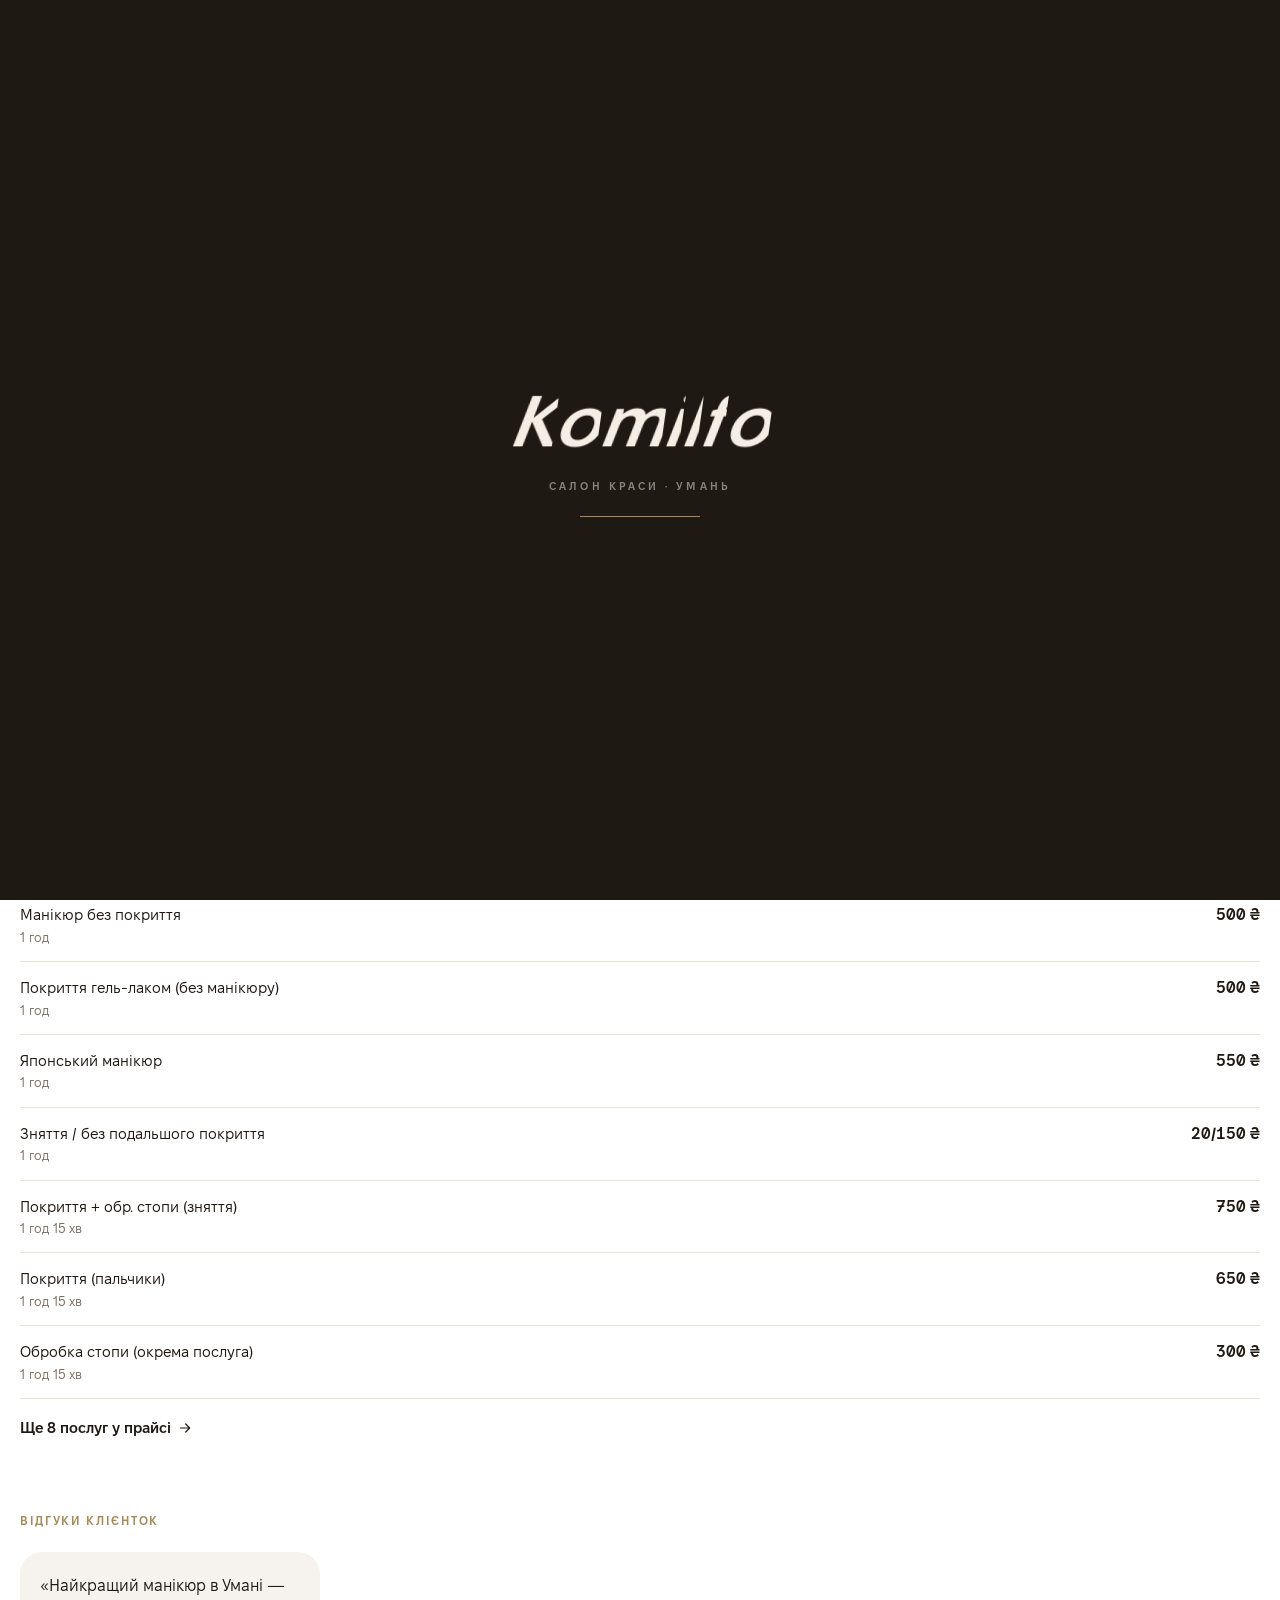
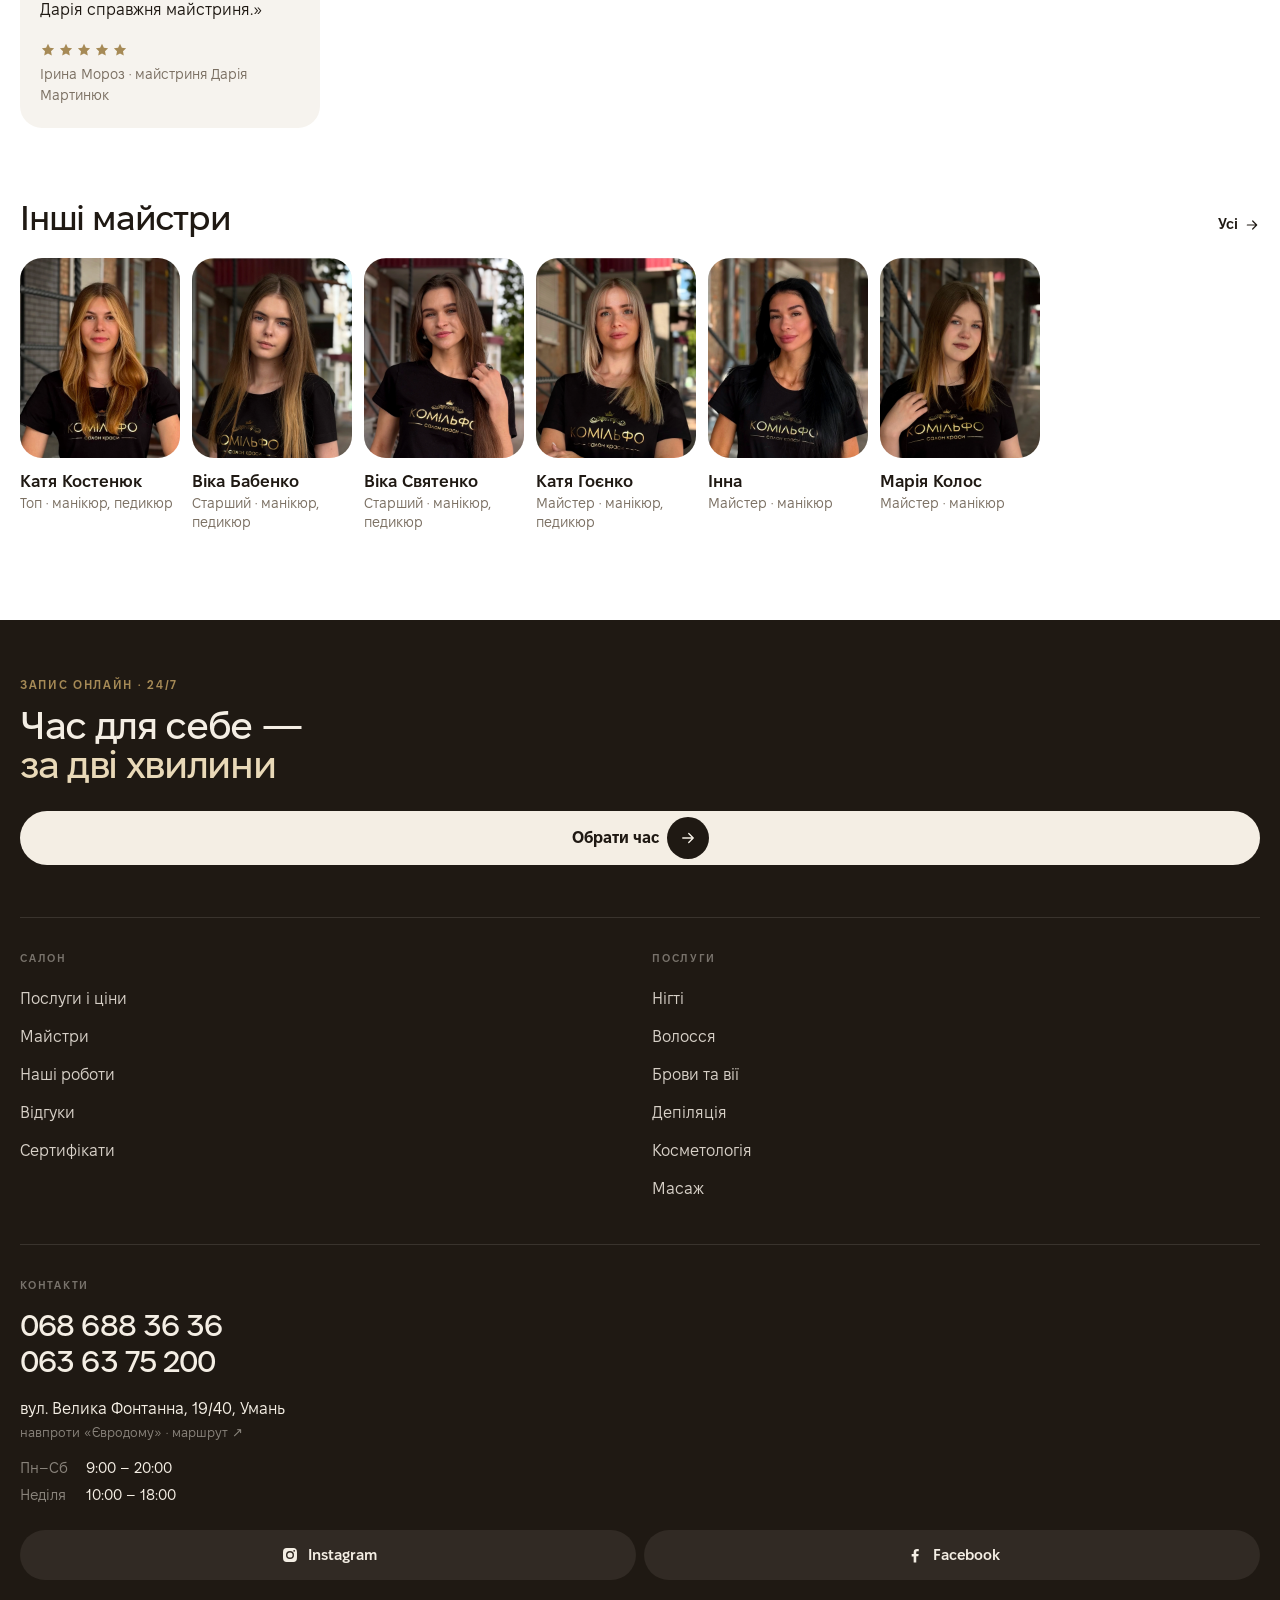
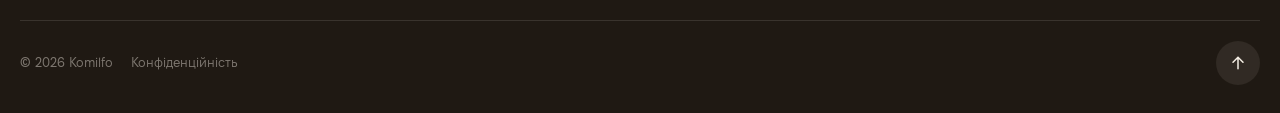
==== majster-dariia-martyniuk.html @ 8b9041af "reviews: real google reviews, aligned, link to maps" ====
<!doctype html>
<html lang="uk">
<head>
<meta charset="utf-8">
<meta name="viewport" content="width=device-width, initial-scale=1, viewport-fit=cover">
<meta name="robots" content="noindex">
<title>Дарія Мартинюк — Komilfo</title>
<script>(()=>{const h=document.documentElement;h.classList.add('js');
if('scrollRestoration' in history)history.scrollRestoration='manual';
let nt='navigate';try{nt=performance.getEntriesByType('navigation')[0].type}catch(e){}
let seen=false;try{seen=sessionStorage.getItem('kf-in')==='1'}catch(e){}
if((nt==='reload'||!seen)&&!matchMedia('(prefers-reduced-motion: reduce)').matches)h.classList.add('ld');
if(nt==='reload'&&location.hash)history.replaceState(null,'',location.pathname+location.search);
})()</script>
<style>@font-face{font-family:Fixel;src:url(a/f/FixelText-Regular.woff2) format("woff2");font-weight:400;font-display:swap}
@font-face{font-family:Fixel;src:url(a/f/FixelText-Medium.woff2) format("woff2");font-weight:500;font-display:swap}
@font-face{font-family:Fixel;src:url(a/f/FixelText-SemiBold.woff2) format("woff2");font-weight:600;font-display:swap}
@font-face{font-family:Fixel;src:url(a/f/FixelText-Bold.woff2) format("woff2");font-weight:700;font-display:swap}
@font-face{font-family:FixelD;src:url(a/f/FixelDisplay-Medium.woff2) format("woff2");font-weight:500;font-display:swap}
@font-face{font-family:FixelD;src:url(a/f/FixelDisplay-SemiBold.woff2) format("woff2");font-weight:600;font-display:swap}
:root{--bg:#fff;--soft:#F6F3EE;--fg:#1F1913;--mute:#7A6F62;--line:#E9E3D8;--gold:#A68A56;--dark:#1F1913;--ivory:#F4EEE4;--pad:20px;--r:22px;--ease:cubic-bezier(.22,1,.36,1)}
*{box-sizing:border-box;margin:0;padding:0}
html{-webkit-text-size-adjust:100%;scroll-behavior:smooth;scroll-padding-top:132px}
body{background:var(--bg);color:var(--fg);font:400 16px/1.5 Fixel,system-ui,sans-serif;-webkit-font-smoothing:antialiased;overflow-x:hidden}
a{color:inherit;text-decoration:none;-webkit-tap-highlight-color:transparent}
img{display:block;max-width:100%}
svg{width:18px;height:18px;flex:none}
ul,ol{list-style:none}
.wrap{padding:0 var(--pad)}
.over{font-size:12px;letter-spacing:.14em;text-transform:uppercase;color:var(--gold);font-weight:600}
h1,h2{font-family:FixelD,Fixel,sans-serif;font-weight:500;letter-spacing:-.035em}
h2{font-size:34px;line-height:1.05;text-wrap:balance}
.sub{color:var(--mute);font-size:15px;line-height:1.5;margin-top:8px}
.link{display:inline-flex;align-items:center;gap:6px;font-weight:600;font-size:15px;white-space:nowrap}
.link svg{width:16px;height:16px}
section{padding-top:72px}
.head{display:flex;align-items:flex-end;justify-content:space-between;padding:0 var(--pad);margin-bottom:22px;gap:16px}

/* header: burger left · logo center · phone right */
.hdr{position:fixed;top:0;left:0;right:0;z-index:50;display:grid;grid-template-columns:1fr auto 1fr;align-items:center;padding:8px calc(var(--pad) - 12px);padding-top:calc(8px + env(safe-area-inset-top));color:var(--fg);transition:background .35s,color .35s,box-shadow .35s,transform .45s var(--ease)}
.logo{font-family:FixelD,Fixel,sans-serif;font-size:24px;font-weight:600;letter-spacing:.01em;justify-self:center;transition:transform .5s var(--ease)}
.burger{justify-self:start;position:relative;width:48px;height:48px;display:grid;place-items:center;background:none;border:0;padding:0;color:inherit;cursor:pointer;-webkit-tap-highlight-color:transparent}
.burger span{position:absolute;left:12px;height:2px;border-radius:2px;background:currentColor;transition:transform .5s var(--ease),width .5s var(--ease),top .5s var(--ease)}
.burger span:nth-child(1){top:19px;width:24px}
.burger span:nth-child(2){top:27px;width:15px}
.burger:active span{width:24px}
.menu-open .burger span:nth-child(1){top:23px;width:24px;transform:rotate(45deg)}
.menu-open .burger span:nth-child(2){top:23px;width:24px;transform:rotate(-45deg)}
.hcall svg{width:23px;height:23px;transform-origin:50% 60%;animation:ring 5s var(--ease) 2s infinite}
@keyframes ring{0%,80%,100%{transform:none}83%{transform:rotate(-14deg)}86%{transform:rotate(12deg)}89%{transform:rotate(-9deg)}92%{transform:rotate(6deg)}95%{transform:rotate(0)}}
.wave{position:absolute;left:50%;top:50%;width:34px;height:34px;margin:-17px 0 0 -17px;border-radius:50%;background:currentColor;opacity:0;pointer-events:none;animation:wave 5s ease-out 2s infinite}
.wave.w2{animation-delay:2.25s}
@keyframes wave{0%,80%{transform:scale(.4);opacity:0}84%{opacity:.16}100%{transform:scale(1.35);opacity:0}}
.hcall:active svg{transform:scale(.88)}
.hdr.ovr{color:#fff}
.hdr.ovr:before{content:"";position:absolute;inset:0 0 -24px;background:linear-gradient(rgba(24,18,13,.35),rgba(24,18,13,0));pointer-events:none;z-index:-1;transition:opacity .35s}
.hdr.flat,.hdr.solid{background:rgba(255,255,255,.9);backdrop-filter:saturate(1.4) blur(16px);-webkit-backdrop-filter:saturate(1.4) blur(16px);color:var(--fg);box-shadow:0 1px 0 var(--line)}
.hdr.solid:before{opacity:0}
.menu-open .hdr{background:transparent!important;box-shadow:none!important;backdrop-filter:none!important;-webkit-backdrop-filter:none!important;color:var(--ivory)}
.menu-open .hdr:before{opacity:0}
body.p-solid main{padding-top:64px}

/* menu: circular reveal from the burger */
.menu{position:fixed;inset:0;z-index:40;background:var(--dark);color:var(--ivory);clip-path:circle(0 at 32px 34px);visibility:hidden;transition:clip-path .7s cubic-bezier(.7,0,.2,1),visibility 0s .7s;overflow:hidden}
.menu-open .menu{clip-path:circle(150% at 32px 34px);visibility:visible;transition:clip-path .8s cubic-bezier(.7,0,.2,1)}
.menu-open{overflow:hidden}
.mbg{position:absolute;inset:0;opacity:0;transition:opacity 1.2s var(--ease) .2s}
.mbg img{width:100%;height:100%;object-fit:cover;filter:grayscale(.3);transform:scale(1.12);transition:transform 2.4s var(--ease)}
.mbg:after{content:"";position:absolute;inset:0;background:linear-gradient(rgba(31,25,19,.93),rgba(31,25,19,.86) 50%,rgba(31,25,19,.97))}
.menu-open .mbg{opacity:1}.menu-open .mbg img{transform:scale(1)}
.min{position:relative;height:100%;display:flex;flex-direction:column;padding:calc(84px + env(safe-area-inset-top)) var(--pad) calc(22px + env(safe-area-inset-bottom));overflow-y:auto}
.menu ol{flex:1;display:flex;flex-direction:column;justify-content:center;align-items:center;text-align:center;padding:8px 0 24px}
.menu li{overflow:hidden}
.menu li a{display:flex;justify-content:center;padding:6px 0;font-family:FixelD,Fixel,sans-serif;font-size:clamp(38px,12.4vw,54px);font-weight:500;letter-spacing:-.035em;line-height:1.12;transform:translateY(105%);transition:transform .5s var(--ease),color .3s}
.menu li small{font:600 11px Fixel,sans-serif;color:var(--gold);letter-spacing:.1em;width:18px;flex:none;transform:translateY(-.9em)}
.menu li a span{background:linear-gradient(currentColor,currentColor) 50% 100%/0 2px no-repeat;transition:background-size .5s var(--ease)}
.menu li a.cur{color:#E9D9B8}
.menu li a.cur span{background-size:100% 2px}
.menu li a:active span{background-size:100% 2px}
.menu-open .menu li a{transform:none;transition:transform .9s var(--ease)}
.menu-open .menu li:nth-child(1) a{transition-delay:.22s}.menu-open .menu li:nth-child(2) a{transition-delay:.27s}.menu-open .menu li:nth-child(3) a{transition-delay:.32s}.menu-open .menu li:nth-child(4) a{transition-delay:.37s}.menu-open .menu li:nth-child(5) a{transition-delay:.42s}.menu-open .menu li:nth-child(6) a{transition-delay:.47s}
.mchips,.mbot{opacity:0;transform:translateY(16px);transition:opacity .3s,transform .3s}
.menu-open .mchips,.menu-open .mbot{opacity:1;transform:none;transition:opacity .8s var(--ease) .5s,transform .8s var(--ease) .5s}
.menu-open .mbot{transition-delay:.58s}
.mchips{display:flex;flex-wrap:wrap;gap:6px;margin:22px 0 26px}
.mchips a{height:34px;padding:0 13px;border-radius:999px;background:rgba(244,238,228,.09);display:flex;align-items:center;font-size:13px;font-weight:600;color:rgba(244,238,228,.85)}
.mcta{width:100%;background:var(--ivory);color:var(--fg);justify-content:space-between;padding:0 8px 0 24px;height:58px}
.mcta svg{width:42px;height:42px;padding:12px;border-radius:50%;background:var(--fg);color:var(--ivory);transition:transform .4s var(--ease)}
.mcta:active svg{transform:translateX(4px)}
.mrow{display:flex;flex-direction:column;align-items:center;gap:14px;text-align:center;padding-top:22px;border-top:1px solid rgba(244,238,228,.12)}
.mtel{display:block;font-family:FixelD,Fixel,sans-serif;font-size:26px;font-weight:500;letter-spacing:-.03em;line-height:1.1}
.mopen{display:flex;align-items:center;justify-content:center;gap:7px;margin-top:6px;font-size:13px;color:rgba(244,238,228,.6)}
.mopen i{width:7px;height:7px;border-radius:50%;background:#B9A88E;flex:none}
.mopen.on i{background:#7FD49A;box-shadow:0 0 0 0 rgba(127,212,154,.6);animation:pulse 2s infinite}
@keyframes pulse{70%{box-shadow:0 0 0 7px rgba(127,212,154,0)}100%{box-shadow:0 0 0 0 rgba(127,212,154,0)}}
.msoc{display:flex;gap:2px}
.msoc a{width:44px;height:44px;display:grid;place-items:center;color:var(--ivory);transition:transform .3s var(--ease)}
.msoc a:active{transform:scale(.86)}
.msoc svg{width:24px;height:24px}
.maddr{font-size:13px;color:rgba(244,238,228,.45);margin-top:10px;text-align:center}

/* buttons */
.btns{display:flex;gap:10px;margin-top:24px}
.btn{height:54px;border-radius:999px;display:inline-flex;align-items:center;justify-content:center;gap:8px;font-weight:700;font-size:16px;padding:0 24px;transition:transform .15s}
.btn:active{transform:scale(.97)}
.btn.w{background:#fff;color:var(--fg);flex:1}
.btn.g{background:rgba(255,255,255,.16);color:#fff;backdrop-filter:blur(10px);-webkit-backdrop-filter:blur(10px);width:54px;padding:0;border:1px solid rgba(255,255,255,.2)}
.btn.d{background:var(--fg);color:#fff;width:100%;margin-top:28px}
.btn.o{border:1.5px solid var(--fg);color:var(--fg);flex:1;height:52px;font-size:15px}

/* hero (variant 1 + deep darkening of variant 3) */
.hero{position:relative;height:100svh;min-height:600px;max-height:860px;overflow:hidden;background:#2a211a;padding:0}
.hero img{position:absolute;inset:0;width:100%;height:100%;object-fit:cover;object-position:62% 20%;animation:kb 14s var(--ease) both}
@keyframes kb{from{transform:scale(1.08)}to{transform:scale(1)}}
.hero:after{content:"";position:absolute;inset:0;background:linear-gradient(to top,rgba(24,18,13,.94) 0%,rgba(24,18,13,.78) 26%,rgba(24,18,13,.34) 46%,rgba(24,18,13,0) 62%),linear-gradient(to bottom,rgba(24,18,13,.38),rgba(24,18,13,0) 18%)}
.hero .txt{position:absolute;left:0;right:0;bottom:0;z-index:2;padding:0 var(--pad) calc(24px + env(safe-area-inset-bottom));color:#fff}
.hero .kick{font-size:12px;letter-spacing:.16em;text-transform:uppercase;font-weight:600;color:#E9D9B8}
.hero h1{font-size:44px;line-height:1;margin-top:12px;letter-spacing:-.04em;text-wrap:balance}
.hero h1 i{font-style:normal;color:#E9D9B8}
.hero .lead{margin-top:14px;font-size:16px;line-height:1.45;color:rgba(255,255,255,.86);max-width:320px}
.hero .meta{display:flex;align-items:center;gap:6px;margin-top:16px;font-size:13px;color:rgba(255,255,255,.74)}
.hero .meta svg{width:15px;height:15px}
.hero .txt>*{animation:up .8s var(--ease) both}
.hero .txt>:nth-child(2){animation-delay:.08s}.hero .txt>:nth-child(3){animation-delay:.16s}.hero .txt>:nth-child(4){animation-delay:.24s}.hero .txt>:nth-child(5){animation-delay:.32s}
@keyframes up{from{opacity:0;transform:translateY(18px)}to{opacity:1;transform:none}}

/* category chips under hero */
.cats-s{padding-top:20px}
.cats{display:flex;gap:8px;overflow-x:auto;padding:0 var(--pad);scrollbar-width:none}
.cats::-webkit-scrollbar{display:none}
.cat{flex:none;display:flex;align-items:center;gap:10px;height:56px;padding:0 14px 0 6px;border-radius:999px;background:var(--soft);font-weight:600;font-size:15px;white-space:nowrap}
.cat img{width:44px;height:44px;border-radius:50%;object-fit:cover}
.cat svg{width:14px;height:14px;color:var(--mute)}

/* rails */
.rail{display:flex;gap:12px;overflow-x:auto;scroll-snap-type:x mandatory;padding:0 var(--pad);scrollbar-width:none;scroll-padding:0 var(--pad)}
.rail::-webkit-scrollbar{display:none}
.rail>*{scroll-snap-align:start;flex:0 0 auto}
.svc{width:min(272px,74vw)}
.svc .ph{aspect-ratio:4/5;border-radius:var(--r);overflow:hidden;background:var(--soft)}
.svc .ph img{width:100%;height:100%;object-fit:cover}
.svc h3{font-size:18px;font-weight:600;line-height:1.3;margin-top:14px}
.svc .p{font-size:15px;margin-top:4px;color:var(--mute)}
.mst{width:min(200px,52vw)}
.mst.sm{width:min(160px,42vw)}
.mst .ph{aspect-ratio:4/5;border-radius:var(--r);overflow:hidden;background:var(--soft)}
.mst .ph img{width:100%;height:100%;object-fit:cover}
.mst h3{font-size:17px;font-weight:600;margin-top:12px;line-height:1.3}
.mst .r{font-size:14px;color:var(--mute);margin-top:2px;line-height:1.35}

/* tier switch (CSS only) */
.lvi{position:absolute;opacity:0;pointer-events:none}
.seg{position:relative;display:grid;grid-template-columns:repeat(3,1fr);background:var(--soft);border-radius:999px;padding:4px;margin-top:22px}
.seg.n2{grid-template-columns:repeat(2,1fr)}
.seg label{position:relative;z-index:1;height:44px;display:grid;place-items:center;font-weight:600;font-size:15px;cursor:pointer;color:var(--mute);transition:color .25s}
.seg i{position:absolute;top:4px;bottom:4px;left:4px;width:calc((100% - 8px)/3);border-radius:999px;background:var(--fg);transition:transform .35s var(--ease)}
.seg.n2 i{width:calc((100% - 8px)/2)}
.lv1:checked~.seg i{transform:translateX(100%)}
.lv2:checked~.seg i{transform:translateX(200%)}
.lv0:checked~.seg label:nth-child(1),.lv1:checked~.seg label:nth-child(2),.lv2:checked~.seg label:nth-child(3){color:#fff}
.lvi:focus-visible~.seg{outline:2px solid var(--gold);outline-offset:2px}
.t{display:none}
.lv0:checked~* .t0,.lv1:checked~* .t1,.lv2:checked~* .t2,.lv0:checked~.t0,.lv1:checked~.t1,.lv2:checked~.t2{display:inline;animation:fade .3s}
.who.t{font-size:14px;color:var(--mute);margin-top:14px}
.lv0:checked~.who.t0,.lv1:checked~.who.t1,.lv2:checked~.who.t2{display:block}
@keyframes fade{from{opacity:0}to{opacity:1}}

/* price list */
.pl{margin-top:18px;border-top:1px solid var(--line)}
.pl li{display:flex;justify-content:space-between;align-items:baseline;gap:16px;padding:15px 0;border-bottom:1px solid var(--line);font-size:15px;line-height:1.35}
.pl .n{flex:1;min-width:0}
.pl small{display:block;color:var(--mute);font-size:13px;margin-top:3px}
.pl .pr{font-weight:600;white-space:nowrap;font-size:16px;font-variant-numeric:tabular-nums;text-align:right}
.tag{display:inline-block;margin-top:5px;font-size:11px;font-weight:600;letter-spacing:.04em;color:var(--gold);background:#F6EFE2;border-radius:6px;padding:2px 7px}
.note{font-size:13px;color:var(--mute);margin-top:12px;line-height:1.45}
.hint{font-size:13px;color:var(--mute);margin-top:10px}

/* levels box on home */
.lvls{padding-left:var(--pad);padding-right:var(--pad)}
.lbox{background:var(--soft);border-radius:28px;padding:30px 20px 22px}
.lbox h2{margin-top:10px;font-size:30px}
.lbox .seg{background:#fff}
.lbox .pl{border-color:#E4DCCE}.lbox .pl li{border-color:#E4DCCE}
.lbox.plain .btn{margin-top:24px;width:100%;flex:none}

/* works */
.works{display:grid;grid-template-columns:1fr 1fr;gap:8px;padding:0 var(--pad)}
.works img{width:100%;height:100%;object-fit:cover;border-radius:16px}
.works .t{grid-row:span 2;aspect-ratio:3/5.2}
.works .s{aspect-ratio:1}

/* reviews */
.score{display:flex;align-items:center;gap:16px;margin-top:12px}
.score b{font-family:FixelD,Fixel,sans-serif;font-size:64px;font-weight:500;line-height:1;letter-spacing:-.04em}
.score span{display:block;font-size:14px;color:var(--mute);margin-top:4px}
.stars{display:inline-flex;gap:2px;color:var(--gold)}
.stars svg{width:16px;height:16px}.stars svg.off{color:#E4DCCE}
.qs{display:flex;gap:12px;overflow-x:auto;scroll-snap-type:x mandatory;padding:22px var(--pad) 0;scroll-padding:0 var(--pad);scrollbar-width:none}
.qs:after{content:'';flex:0 0 1px}
.qs::-webkit-scrollbar{display:none}
.q{flex:0 0 min(300px,80vw);scroll-snap-align:start;background:var(--soft);border-radius:var(--r);padding:22px 20px;display:flex;flex-direction:column;justify-content:space-between;gap:20px}
.q blockquote{font-size:16px;line-height:1.5}
.q figcaption{display:flex;flex-direction:column;gap:6px;font-size:14px;color:var(--mute)}
.q .qn{color:var(--ink);font-weight:500;font-size:15px}
.q .qd{display:flex;align-items:center;gap:6px;font-size:13px}
.q .gg{width:14px;height:14px;flex:none}
.revs .wrap+.wrap{margin-top:20px}
.revs>.wrap:last-child{margin-top:20px}

/* about */
.about .big{font-family:FixelD,Fixel,sans-serif;font-weight:500;font-size:28px;line-height:1.2;letter-spacing:-.03em;margin-top:12px;text-wrap:pretty}
.about .big em{font-style:normal;color:var(--mute)}
.about .pic{margin:28px var(--pad) 0;border-radius:var(--r);overflow:hidden;aspect-ratio:4/5}
.about .pic img{width:100%;height:100%;object-fit:cover}
.facts{display:flex;justify-content:space-between;gap:12px;padding:28px var(--pad) 0}
.facts b{display:block;font-family:FixelD,Fixel,sans-serif;font-weight:500;font-size:40px;line-height:1;letter-spacing:-.04em}
.facts small{font-size:13px;color:var(--mute)}

/* certificate */
.cert{margin:0 var(--pad);background:var(--soft);border-radius:28px;padding:32px 22px 24px;overflow:hidden}
.cert h2{margin-top:10px}
.card{margin:30px auto 0;width:100%;aspect-ratio:1.6;border-radius:18px;background:linear-gradient(140deg,#2A221A,#14100C);color:var(--ivory);padding:20px 22px;display:flex;flex-direction:column;justify-content:space-between;box-shadow:0 30px 60px -24px rgba(31,25,19,.55);transform:rotate(-4deg);transition:transform .8s var(--ease)}
.cert.in .card{transform:rotate(-2deg)}
.card .l{font-family:FixelD,Fixel,sans-serif;font-size:30px;font-weight:600;line-height:1}
.card .l i{display:inline-block;font-style:italic;transform:skewX(-10deg);letter-spacing:-.01em;background:linear-gradient(100deg,#F4EEE4 30%,#E2CC9E 50%,#F4EEE4 70%) 0 0/250% 100%;-webkit-background-clip:text;background-clip:text;color:transparent;animation:shine 6s ease-in-out infinite}
.card .lsub{display:block;margin-top:8px;font:600 10px Fixel,sans-serif;letter-spacing:.24em;text-transform:uppercase;color:rgba(244,238,228,.45)}
@keyframes shine{0%,60%{background-position:100% 0}100%{background-position:-50% 0}}
.card .row{display:flex;justify-content:space-between;align-items:flex-end;font-size:12px;letter-spacing:.12em;text-transform:uppercase;color:rgba(244,238,228,.6)}
.card .row{gap:10px}
.card .row b{white-space:nowrap;font-family:FixelD,Fixel,sans-serif;font-size:clamp(26px,8.6vw,34px);font-weight:500;letter-spacing:0;text-transform:none;color:var(--ivory)}

/* contacts */
.map{display:block;margin:0 var(--pad);border-radius:var(--r);overflow:hidden;aspect-ratio:4/3.4;position:relative;background:var(--soft)}
.map img{width:100%;height:100%;object-fit:cover}
.pin{position:absolute;left:50%;top:50%;transform:translate(-50%,calc(-100% - 14px));background:var(--fg);color:#fff;font-size:14px;font-weight:700;padding:9px 14px;border-radius:12px;white-space:nowrap;box-shadow:0 8px 20px -6px rgba(0,0,0,.35)}
.pin:after{content:"";position:absolute;left:50%;bottom:-6px;margin-left:-6px;border:6px solid transparent;border-bottom:0;border-top-color:var(--fg)}
.dot{position:absolute;left:50%;top:50%;width:16px;height:16px;margin:-8px 0 0 -8px;border-radius:50%;background:var(--fg);box-shadow:0 0 0 5px #fff}
.osm{position:absolute;right:10px;bottom:8px;font-size:10px;color:#9a9086}
.info{padding:24px var(--pad) 0}
.info .addr{font-size:22px;font-weight:600;line-height:1.3;letter-spacing:-.02em}
.info .sub{margin-top:2px}
.hours{margin-top:20px;display:grid;grid-template-columns:auto 1fr;gap:6px 22px;font-size:16px}
.hours dt{color:var(--mute)}
.tel{display:block;font-family:FixelD,Fixel,sans-serif;font-size:32px;font-weight:500;line-height:1.2;letter-spacing:-.03em;margin-top:20px}
.tel+.tel{margin-top:0}
.row2{display:flex;gap:10px;margin-top:24px}

/* footer */
.foot{margin-top:88px;background:var(--dark);color:var(--ivory);padding:56px var(--pad) calc(28px + env(safe-area-inset-bottom));overflow:hidden}
.foot h4{font-size:11px;letter-spacing:.16em;text-transform:uppercase;font-weight:600;color:rgba(244,238,228,.42);margin-bottom:14px}
.fcta h2{margin-top:12px;font-size:38px;line-height:1.04}
.fcta h2 i{font-style:normal;color:#E9D9B8}
.fcta .mcta{margin-top:26px}
.fcols{display:grid;grid-template-columns:1fr 1fr;gap:24px;margin-top:52px;padding-top:32px;border-top:1px solid rgba(244,238,228,.12)}
.fcol a{display:block;padding:7px 0;font-size:16px;color:rgba(244,238,228,.86);transition:color .2s}
.fcol a:active{color:#E9D9B8}
.fcon{margin-top:36px;padding-top:32px;border-top:1px solid rgba(244,238,228,.12)}
.ftel{display:block;font-family:FixelD,Fixel,sans-serif;font-size:30px;font-weight:500;letter-spacing:-.03em;line-height:1.2}
.faddr{display:block;margin-top:18px;font-size:16px;line-height:1.4}
.faddr small{display:block;font-size:13px;color:rgba(244,238,228,.5);margin-top:3px}
.fhrs{display:grid;grid-template-columns:auto 1fr;gap:4px 18px;margin-top:16px;font-size:15px}
.fhrs dt{color:rgba(244,238,228,.5)}
.fsoc{display:flex;gap:8px;margin-top:24px}
.fsoc a{flex:1;display:flex;align-items:center;justify-content:center;gap:8px;height:50px;border-radius:999px;background:rgba(244,238,228,.08);font-weight:600;font-size:15px;transition:background .25s,transform .2s}
.fsoc a:active{transform:scale(.97);background:rgba(244,238,228,.14)}
.fsoc svg{width:20px;height:20px}
.fword{font-family:FixelD,Fixel,sans-serif;font-weight:600;font-size:24vw;line-height:.9;letter-spacing:-.045em;margin:52px 0 0;padding-right:.08em;white-space:nowrap;text-align:center;color:transparent;background:linear-gradient(180deg,rgba(244,238,228,.92),rgba(244,238,228,.12));-webkit-background-clip:text;background-clip:text;font-style:italic;transform:skewX(-6deg)}
.flegal{display:flex;align-items:center;gap:18px;margin-top:40px;padding-top:20px;border-top:1px solid rgba(244,238,228,.12);font-size:13px;color:rgba(244,238,228,.45)}
.flegal .ftop{margin-left:auto;width:44px;height:44px;display:grid;place-items:center;border-radius:50%;background:rgba(244,238,228,.08);color:var(--ivory)}
.flegal .ftop svg{width:20px;height:20px;transition:transform .4s var(--ease)}
.flegal .ftop:active svg{transform:translateY(-4px)}

/* sticky CTA */
.sticky{position:fixed;left:12px;right:12px;bottom:calc(12px + env(safe-area-inset-bottom));z-index:15;display:flex;gap:8px;padding:6px;border-radius:999px;background:rgba(31,25,19,.92);backdrop-filter:blur(14px);-webkit-backdrop-filter:blur(14px);box-shadow:0 12px 30px -10px rgba(0,0,0,.45);transition:transform .4s var(--ease),opacity .3s;opacity:0;transform:translateY(130%);pointer-events:none}
.show-sticky .sticky{opacity:1;transform:none;pointer-events:auto}
.sticky a{height:48px;border-radius:999px;display:flex;align-items:center;justify-content:center;font-weight:700;font-size:15px}
.sticky .b{flex:1;background:#fff;color:var(--fg);padding:0 12px;white-space:nowrap;overflow:hidden;text-overflow:ellipsis}
.sticky .c{width:48px;color:#fff}
.sticky .c svg{width:20px;height:20px}

/* inner page top + tabs */
.top{padding:28px var(--pad) 0}
.top h1{font-size:44px;line-height:1;letter-spacing:-.04em}
.tabsw{position:sticky;top:calc(68px + env(safe-area-inset-top));z-index:10;background:rgba(255,255,255,.94);backdrop-filter:blur(14px);-webkit-backdrop-filter:blur(14px);margin-top:22px;border-bottom:1px solid var(--line)}
.tabs{display:flex;gap:6px;overflow-x:auto;padding:10px var(--pad);scrollbar-width:none}
.tabs::-webkit-scrollbar{display:none}
.tab{flex:none;height:38px;padding:0 16px;border-radius:999px;background:var(--soft);display:flex;align-items:center;font-weight:600;font-size:14px;white-space:nowrap;transition:background .2s,color .2s}
.tab.on{background:var(--fg);color:#fff}

/* services page */
.cat-sec{padding-top:44px}
.cover{position:relative;margin:0 var(--pad);border-radius:var(--r);overflow:hidden;aspect-ratio:16/10;background:var(--soft)}
.cover img{width:100%;height:100%;object-fit:cover}
.cover:after{content:"";position:absolute;inset:0;background:linear-gradient(to top,rgba(24,18,13,.75),rgba(24,18,13,0) 60%)}
.ct{position:absolute;left:18px;right:18px;bottom:16px;z-index:1;color:#fff;display:flex;justify-content:space-between;align-items:flex-end;gap:12px}
.ct h2{font-size:30px}
.ct span{font-size:13px;color:rgba(255,255,255,.8);white-space:nowrap;padding-bottom:4px}
.faces{display:flex;align-items:center;gap:12px;margin:14px var(--pad) 0;padding:10px 14px 10px 10px;border-radius:999px;background:var(--soft);font-size:14px;font-weight:600}
.faces span:nth-child(2){flex:1}
.fc{display:flex}
.fc img{width:32px;height:32px;border-radius:50%;object-fit:cover;border:2px solid var(--soft);margin-left:-8px}
.fc img:first-child{margin-left:0}
.faces svg{width:15px;height:15px;color:var(--mute)}
.grp{position:relative;padding:30px var(--pad) 0}
.gh h3{font-size:21px;font-weight:600;letter-spacing:-.015em}
.grp .seg{margin-top:14px}
.cat-sec>.wrap .btn{margin-top:26px}
.rules{padding-top:56px}
.rules h3{font-size:21px;font-weight:600}

/* masters page */
.mg{padding-top:40px}
.gh2{display:flex;align-items:baseline;gap:10px;padding:0 var(--pad);margin-bottom:18px}
.gh2 h2{font-size:30px}
.gh2 span{font-size:15px;color:var(--mute);font-weight:600}
.mgrid{display:grid;grid-template-columns:1fr 1fr;gap:24px 12px;padding:0 var(--pad)}
.m .ph{position:relative;aspect-ratio:4/5;border-radius:20px;overflow:hidden;background:var(--soft)}
.m .ph img{width:100%;height:100%;object-fit:cover}
.lvb{position:absolute;left:10px;top:10px;z-index:1;font-size:12px;font-weight:700;padding:5px 10px;border-radius:999px;background:rgba(255,255,255,.92);color:var(--fg)}
.m h3{font-size:16px;font-weight:600;margin-top:10px;line-height:1.3}
.m .r{font-size:13px;color:var(--mute);margin-top:2px;line-height:1.35}
.mg+.lvls{padding-top:56px}

/* master profile */
.phero{position:relative;height:min(78svh,640px);min-height:480px;overflow:hidden;padding:0;background:var(--soft)}
.phero img{position:absolute;inset:0;width:100%;height:100%;object-fit:cover;animation:kb 14s var(--ease) both}
.phero:after{content:"";position:absolute;inset:0;background:linear-gradient(to top,rgba(24,18,13,.9) 0%,rgba(24,18,13,.55) 24%,rgba(24,18,13,0) 50%),linear-gradient(to bottom,rgba(24,18,13,.35),rgba(24,18,13,0) 20%)}
.phero .txt{position:absolute;left:var(--pad);right:var(--pad);bottom:24px;z-index:2;color:#fff}
.phero .lvb{position:static;display:inline-block;margin-bottom:12px}
.phero h1{font-size:42px;line-height:1;letter-spacing:-.04em}
.phero p{margin-top:8px;color:rgba(255,255,255,.82);font-size:16px}
.backb{position:absolute;z-index:3;left:var(--pad);top:calc(72px + env(safe-area-inset-top));width:40px;height:40px;border-radius:50%;display:grid;place-items:center;background:rgba(255,255,255,.16);color:#fff;border:1px solid rgba(255,255,255,.2);backdrop-filter:blur(10px);-webkit-backdrop-filter:blur(10px)}
.pact .btn{margin-top:20px}
.psv{padding-top:48px}
.psv .head{margin-bottom:0}
.more{margin-top:18px}

/* reveal */
.js .rv{opacity:0;transform:translateY(22px);transition:opacity .8s var(--ease),transform .8s var(--ease)}
.js .rv.in{opacity:1;transform:none}
@media (prefers-reduced-motion:reduce){.menu li a,.mchips,.mbot{transform:none!important;opacity:1!important}*,*:before,*:after{animation:none!important;transition:none!important}.js .rv{opacity:1;transform:none}}
@media (max-width:359px){:root{--pad:16px}.hero h1{font-size:38px}h2{font-size:30px}.top h1{font-size:38px}.tel{font-size:28px}.facts b{font-size:34px}.score b{font-size:54px}.phero h1{font-size:36px}}

/* header book button */
.hbook{justify-self:end;position:relative;overflow:hidden;display:flex;align-items:center;height:38px;padding:0 15px;margin-right:4px;border-radius:999px;background:var(--fg);color:var(--ivory);font-size:14px;font-weight:600;letter-spacing:-.01em;transition:background .35s,color .35s,transform .2s;-webkit-tap-highlight-color:transparent}
.hbook:after{content:"";position:absolute;top:0;bottom:0;left:-60%;width:40%;background:linear-gradient(100deg,transparent,rgba(255,255,255,.35),transparent);transform:skewX(-20deg);animation:sheen 5s ease-in-out 1.5s infinite}
@keyframes sheen{0%,75%{left:-60%}100%{left:130%}}
.hbook:active{transform:scale(.95)}
.hdr.ovr:not(.solid) .hbook{background:var(--ivory);color:var(--fg)}
.menu-open .hbook{background:var(--ivory)!important;color:var(--fg)!important}
@media (max-width:340px){.hbook{padding:0 12px;font-size:13px;height:36px}.logo{font-size:21px}}
@media (prefers-reduced-motion:reduce){.hbook:after{animation:none}}

@media (max-width:340px){.card .row span{font-size:10px}.cert .btn{font-size:14px;padding:0 16px}}

/* page loader */
.ldr{display:none}
.ld .ldr{display:grid;place-items:center;position:fixed;inset:0;z-index:100;background:var(--dark);color:var(--ivory);transition:transform 1s cubic-bezier(.76,0,.24,1)}
.ld body{overflow:hidden}
.ldc{text-align:center}
.ldw{font-family:FixelD,Fixel,sans-serif;font-weight:600;font-size:clamp(48px,16vw,72px);letter-spacing:-.03em;line-height:1.05;font-style:italic;transform:skewX(-8deg);display:flex;justify-content:center;overflow:hidden;padding:0 .12em .08em}
.ldw span{display:inline-block;transform:translateY(110%);animation:ldIn .9s cubic-bezier(.2,.8,.2,1) forwards;animation-delay:calc(.1s + var(--i) * .065s);background:linear-gradient(100deg,#F4EEE4 35%,#E2CC9E 50%,#F4EEE4 65%) 0 0/300% 100%;-webkit-background-clip:text;background-clip:text;color:transparent}
.ld .ldw span{animation:ldIn .9s cubic-bezier(.2,.8,.2,1) forwards calc(.1s + var(--i) * .065s),ldSh 1.6s ease-in-out .8s forwards}
@keyframes ldIn{to{transform:none}}
@keyframes ldSh{from{background-position:100% 0}to{background-position:0 0}}
.lds{margin-top:14px;font-size:11px;font-weight:600;letter-spacing:.28em;text-transform:uppercase;color:rgba(244,238,228,.5);opacity:0;animation:ldFade .8s ease .6s forwards}
@keyframes ldFade{to{opacity:1}}
.ldl{width:120px;height:1px;margin:22px auto 0;background:rgba(244,238,228,.14);overflow:hidden}
.ldl i{display:block;height:100%;background:var(--gold);transform:scaleX(0);transform-origin:0 50%;animation:ldBar 1.5s cubic-bezier(.65,0,.35,1) .2s forwards}
@keyframes ldBar{to{transform:none}}
.ld-out .ldr{transform:translateY(-100%)}
.ld-out .ldc{opacity:0;transform:translateY(-40px);transition:opacity .5s,transform .8s cubic-bezier(.76,0,.24,1)}
/* hero entrance after loader */
.ld:not(.ld-out) .hero img,.ld:not(.ld-out) .phero img{animation-play-state:paused}
.ld .hero .txt>*,.ld .hdr{opacity:0;transform:translateY(26px)}
.ld-out .hero .txt>*,.ld-out .hdr{opacity:1;transform:none;transition:opacity .9s ease .45s,transform 1.1s cubic-bezier(.2,.8,.2,1) .45s}
.ld-out .hero .txt>*:nth-child(2){transition-delay:.55s}.ld-out .hero .txt>*:nth-child(3){transition-delay:.65s}.ld-out .hero .txt>*:nth-child(4){transition-delay:.75s}
</style>
</head>
<body class="p-over">
<div class="ldr" aria-hidden="true"><div class="ldc"><div class="ldw"><span style="--i:0">K</span><span style="--i:1">o</span><span style="--i:2">m</span><span style="--i:3">i</span><span style="--i:4">l</span><span style="--i:5">f</span><span style="--i:6">o</span></div><p class="lds">салон краси · Умань</p><div class="ldl"><i></i></div></div></div>
<svg width="0" height="0" style="position:absolute" aria-hidden="true">
<symbol id="arr" viewBox="0 0 24 24" fill="none" stroke="currentColor" stroke-width="1.8" stroke-linecap="round" stroke-linejoin="round"><path d="M5 12h14M13 6l6 6-6 6"/></symbol>
<symbol id="back" viewBox="0 0 24 24" fill="none" stroke="currentColor" stroke-width="1.8" stroke-linecap="round" stroke-linejoin="round"><path d="M15 6l-6 6 6 6"/></symbol>
<symbol id="phone" viewBox="0 0 24 24" fill="none" stroke="currentColor" stroke-width="1.7" stroke-linecap="round" stroke-linejoin="round"><path d="M5 4h4l2 5-2.5 1.5a11 11 0 0 0 5 5L15 13l5 2v4a2 2 0 0 1-2 2A16 16 0 0 1 3 6a2 2 0 0 1 2-2"/></symbol>
<symbol id="menu" viewBox="0 0 24 24" fill="none" stroke="currentColor" stroke-width="1.8" stroke-linecap="round"><path d="M4 9h16M4 15h16"/></symbol>
<symbol id="x" viewBox="0 0 24 24" fill="none" stroke="currentColor" stroke-width="1.8" stroke-linecap="round"><path d="M6 6l12 12M18 6L6 18"/></symbol>
<symbol id="star" viewBox="0 0 24 24"><path fill="currentColor" d="M12 2.8l2.8 5.9 6.4.8-4.7 4.4 1.2 6.4L12 17.1l-5.7 3.2 1.2-6.4L2.8 9.5l6.4-.8z"/></symbol>
<symbol id="pin" viewBox="0 0 24 24" fill="none" stroke="currentColor" stroke-width="1.7" stroke-linecap="round" stroke-linejoin="round"><path d="M12 21s-7-6.2-7-11.5A7 7 0 0 1 19 9.5C19 14.8 12 21 12 21z"/><circle cx="12" cy="9.5" r="2.5"/></symbol>
</svg>
<header class="hdr ovr" id="top">
  <button class="burger" type="button" aria-label="Меню" aria-expanded="false" aria-controls="menu"><span></span><span></span></button>
  <a class="logo" href="index.html">Komilfo</a>
  <a class="hbook" href="zapis.html"><span>Записатися</span></a>
</header>
<nav class="menu" id="menu" aria-label="Меню" aria-hidden="true">
  <div class="mbg"><img src="a/about/salon.webp" alt="" loading="lazy"></div>
  <div class="min">
    <ol>
      <li><a href="index.html" data-p="index"><span>Головна</span></a></li>
      <li><a href="poslugy.html" data-p="poslugy"><span>Послуги і ціни</span></a></li>
      <li><a href="majstry.html" data-p="majstry"><span>Майстри</span></a></li>
      <li><a href="index.html#works"><span>Наші роботи</span></a></li>
      <li><a href="index.html#reviews"><span>Відгуки</span></a></li>
      <li><a href="index.html#contacts"><span>Контакти</span></a></li>
    </ol>
    <div class="mbot">
      <div class="mrow">
        <div><a class="mtel" href="tel:+380686883636">068 688 36 36</a><p class="mopen"><i></i><span>Пн–Сб 9–20, Нд 10–18</span></p></div>
        <div class="msoc"><a href="https://www.instagram.com/umankomilfosalon" aria-label="Instagram"><svg viewBox="0 0 24 24"><path fill="currentColor" d="M12 7.2a4.8 4.8 0 1 0 0 9.6 4.8 4.8 0 0 0 0-9.6zm0 7.9a3.1 3.1 0 1 1 0-6.2 3.1 3.1 0 0 1 0 6.2zM17 5.9a1.1 1.1 0 1 0 0 2.2 1.1 1.1 0 0 0 0-2.2zM12 3.6c2.7 0 3 0 4.1.1 2.8.1 4.1 1.5 4.2 4.2.1 1.1.1 1.4.1 4.1s0 3-.1 4.1c-.1 2.7-1.4 4.1-4.2 4.2-1.1.1-1.4.1-4.1.1s-3 0-4.1-.1c-2.8-.1-4.1-1.5-4.2-4.2C3.6 15 3.6 14.7 3.6 12s0-3 .1-4.1C3.8 5.2 5.1 3.8 7.9 3.7 9 3.6 9.3 3.6 12 3.6z"/></svg></a><a href="https://www.facebook.com/p/%D0%A1%D0%B0%D0%BB%D0%BE%D0%BD-%D0%9A%D0%BE%D0%BC%D0%B8%D0%BB%D1%8C%D1%84%D0%BE-%D0%A3%D0%BC%D0%B0%D0%BD%D1%8C-100063965496667/" aria-label="Facebook"><svg viewBox="0 0 24 24"><path fill="currentColor" d="M13.5 21v-7.4H16l.4-2.9h-2.9V8.9c0-.8.2-1.4 1.4-1.4h1.6V4.9c-.3 0-1.2-.1-2.3-.1-2.3 0-3.8 1.4-3.8 3.9v2.1H8v2.9h2.4V21z"/></svg></a></div>
      </div>
      <p class="maddr">вул. Велика Фонтанна, 19/40, Умань</p>
    </div>
  </div>
</nav>
<main>

<section class="phero" data-hero>
  <img src="a/masters/dariia-martyniuk.webp" alt="Дарія Мартинюк" style="object-position:56.6% 50%" loading="lazy">
  <a class="backb" href="majstry.html" aria-label="Усі майстри"><svg><use href="#back"/></svg></a>
  <div class="txt"><span class="lvb">Топ</span><h1>Дарія Мартинюк</h1><p>Манікюр та педикюр · Топ-майстер</p></div>
</section>
<div class="wrap pact">
  <a class="btn d" href="zapis.html">Записатися на прийом <svg><use href="#arr"/></svg></a>
</div>
<section class="psv">
  <div class="head rv"><h2>Послуги і ціни</h2></div>
  <div class="wrap"><ul class="pl rv"><li><span class="n">Манікюр + покриття + укріплення базою (зняття)<small>1 год</small></span><b class="pr">650 ₴</b></li><li><span class="n">Манікюр без покриття<small>1 год</small></span><b class="pr">500 ₴</b></li><li><span class="n">Покриття гель-лаком (без манікюру)<small>1 год</small></span><b class="pr">500 ₴</b></li><li><span class="n">Японський манікюр<small>1 год</small></span><b class="pr">550 ₴</b></li><li><span class="n">Зняття / без подальшого покриття<small>1 год</small></span><b class="pr">20/150 ₴</b></li><li><span class="n">Покриття + обр. стопи (зняття)<small>1 год 15 хв</small></span><b class="pr">750 ₴</b></li><li><span class="n">Покриття (пальчики)<small>1 год 15 хв</small></span><b class="pr">650 ₴</b></li><li><span class="n">Обробка стопи (окрема послуга)<small>1 год 15 хв</small></span><b class="pr">300 ₴</b></li></ul>
  <a class="link more" href="poslugy.html">Ще 8 послуг у прайсі <svg><use href="#arr"/></svg></a></div>
</section>
<section class="revs"><div class="wrap rv"><p class="over">Відгуки клієнток</p></div><div class="qs"><figure class="q rv"><blockquote>«Найкращий манікюр в Умані — Дарія справжня майстриня.»</blockquote><figcaption><span class="stars" aria-label="5 з 5"><svg class=""><use href="#star"/></svg><svg class=""><use href="#star"/></svg><svg class=""><use href="#star"/></svg><svg class=""><use href="#star"/></svg><svg class=""><use href="#star"/></svg></span><span>Ірина Мороз · майстриня Дарія Мартинюк</span></figcaption></figure></div></section>
<section><div class="head rv"><h2>Інші майстри</h2><a class="link" href="majstry.html">Усі <svg><use href="#arr"/></svg></a></div><div class="rail"><a class="mst sm" href="majster-kateryna-kosteniuk.html"><div class="ph"><img src="a/masters/kateryna-kosteniuk.webp" alt="Катерина Костенюк" style="object-position:50.3% 50%" loading="lazy"></div><h3>Катя Костенюк</h3><div class="r">Топ · манікюр, педикюр</div></a><a class="mst sm" href="majster-viktoriia-babenko.html"><div class="ph"><img src="a/masters/viktoriia-babenko.webp" alt="Вікторія Бабенко" style="object-position:39.5% 50%" loading="lazy"></div><h3>Віка Бабенко</h3><div class="r">Старший · манікюр, педикюр</div></a><a class="mst sm" href="majster-viktoriia-sviatenko.html"><div class="ph"><img src="a/masters/viktoriia-sviatenko.webp" alt="Вікторія Святенко" style="object-position:42.5% 50%" loading="lazy"></div><h3>Віка Святенко</h3><div class="r">Старший · манікюр, педикюр</div></a><a class="mst sm" href="majster-kateryna-hoienko.html"><div class="ph"><img src="a/masters/kateryna-hoienko.webp" alt="Катерина Гоєнко" style="object-position:61.8% 50%" loading="lazy"></div><h3>Катя Гоєнко</h3><div class="r">Майстер · манікюр, педикюр</div></a><a class="mst sm" href="majster-inna.html"><div class="ph"><img src="a/masters/inna.webp" alt="Інна" style="object-position:64.1% 50%" loading="lazy"></div><h3>Інна</h3><div class="r">Майстер · манікюр</div></a><a class="mst sm" href="majster-mariia-kolos.html"><div class="ph"><img src="a/masters/mariia-kolos.webp" alt="Марія Колос" style="object-position:57.8% 50%" loading="lazy"></div><h3>Марія Колос</h3><div class="r">Майстер · манікюр</div></a></div></section>

</main>
<footer class="foot">
  <div class="fcta rv">
    <p class="over">Запис онлайн · 24/7</p>
    <h2>Час для себе —<br><i>за дві хвилини</i></h2>
    <a class="btn mcta" href="zapis.html"><span>Обрати час</span><svg><use href="#arr"/></svg></a>
  </div>
  <div class="fcols">
    <div class="fcol"><h4>Салон</h4><a href="poslugy.html">Послуги і ціни</a><a href="majstry.html">Майстри</a><a href="index.html#works">Наші роботи</a><a href="index.html#reviews">Відгуки</a><a href="index.html#cert">Сертифікати</a></div>
    <div class="fcol"><h4>Послуги</h4><a href="poslugy.html#nihti">Нігті</a><a href="poslugy.html#volossia">Волосся</a><a href="poslugy.html#brovy">Брови та вії</a><a href="poslugy.html#depiliatsiia">Депіляція</a><a href="poslugy.html#kosmetolohiia">Косметологія</a><a href="poslugy.html#masazh">Масаж</a></div>
  </div>
  <div class="fcon">
    <h4>Контакти</h4>
    <a class="ftel" href="tel:+380686883636">068 688 36 36</a><a class="ftel" href="tel:+380636375200">063 63 75 200</a>
    <a class="faddr" href="https://share.google/15hPFAmErESLFGNox">вул. Велика Фонтанна, 19/40, Умань<small>навпроти «Євродому» · маршрут ↗</small></a>
    <dl class="fhrs"><dt>Пн–Сб</dt><dd>9:00 – 20:00</dd><dt>Неділя</dt><dd>10:00 – 18:00</dd></dl>
    <div class="fsoc"><a href="https://www.instagram.com/umankomilfosalon" aria-label="Instagram"><svg viewBox="0 0 24 24"><path fill="currentColor" d="M12 7.2a4.8 4.8 0 1 0 0 9.6 4.8 4.8 0 0 0 0-9.6zm0 7.9a3.1 3.1 0 1 1 0-6.2 3.1 3.1 0 0 1 0 6.2zM17 5.9a1.1 1.1 0 1 0 0 2.2 1.1 1.1 0 0 0 0-2.2zM12 3.6c2.7 0 3 0 4.1.1 2.8.1 4.1 1.5 4.2 4.2.1 1.1.1 1.4.1 4.1s0 3-.1 4.1c-.1 2.7-1.4 4.1-4.2 4.2-1.1.1-1.4.1-4.1.1s-3 0-4.1-.1c-2.8-.1-4.1-1.5-4.2-4.2C3.6 15 3.6 14.7 3.6 12s0-3 .1-4.1C3.8 5.2 5.1 3.8 7.9 3.7 9 3.6 9.3 3.6 12 3.6z"/></svg><span>Instagram</span></a><a href="https://www.facebook.com/p/%D0%A1%D0%B0%D0%BB%D0%BE%D0%BD-%D0%9A%D0%BE%D0%BC%D0%B8%D0%BB%D1%8C%D1%84%D0%BE-%D0%A3%D0%BC%D0%B0%D0%BD%D1%8C-100063965496667/" aria-label="Facebook"><svg viewBox="0 0 24 24"><path fill="currentColor" d="M13.5 21v-7.4H16l.4-2.9h-2.9V8.9c0-.8.2-1.4 1.4-1.4h1.6V4.9c-.3 0-1.2-.1-2.3-.1-2.3 0-3.8 1.4-3.8 3.9v2.1H8v2.9h2.4V21z"/></svg><span>Facebook</span></a></div>
  </div>
  <div class="flegal"><span>© 2026 Komilfo</span><a href="#">Конфіденційність</a><a class="ftop" href="#top" aria-label="Нагору"><svg viewBox="0 0 24 24" fill="none" stroke="currentColor" stroke-width="1.8" stroke-linecap="round" stroke-linejoin="round"><path d="M12 19V5M6 11l6-6 6 6"/></svg></a></div>
</footer>
<script>
(()=>{const d=document,b=d.body,h=d.querySelector('.hdr');
const hero=d.querySelector('[data-hero]');
let ly=0;const f=()=>{const y=scrollY;
 h.classList.toggle('solid',y>40);
};
addEventListener('scroll',f,{passive:true});f();
const bt=d.querySelector('.burger'),mn=d.getElementById('menu');
const pg=(location.pathname.split('/').pop()||'index.html').replace('.html','');
mn.querySelectorAll('[data-p]').forEach(a=>{if(a.dataset.p===pg||(pg.startsWith('majster')&&a.dataset.p==='majstry'))a.classList.add('cur')});
const setMenu=o=>{b.classList.toggle('menu-open',o);bt.setAttribute('aria-expanded',o);bt.setAttribute('aria-label',o?'Закрити меню':'Меню');mn.setAttribute('aria-hidden',!o)};
bt.addEventListener('click',()=>setMenu(!b.classList.contains('menu-open')));
mn.querySelectorAll('a').forEach(a=>a.addEventListener('click',()=>setMenu(false)));
d.querySelectorAll('.ftop').forEach(a=>a.addEventListener('click',e=>{e.preventDefault();scrollTo({top:0,behavior:'smooth'})}));
addEventListener('keydown',e=>{if(e.key==='Escape')setMenu(false)});
/* reload → top; loader */
if(!location.hash)scrollTo(0,0);
const R=d.documentElement;
if(R.classList.contains('ld')){const t0=performance.now();let done=false;
 const out=()=>{if(done)return;done=true;scrollTo(0,0);R.classList.add('ld-out');try{sessionStorage.setItem('kf-in','1')}catch(e){}setTimeout(()=>R.classList.remove('ld','ld-out'),1100)};
 const go=()=>setTimeout(out,Math.max(0,1700-(performance.now()-t0)));
 if(d.readyState==='complete')go();else addEventListener('load',go);setTimeout(out,3500);}
/* open now? Kyiv time */
const k=new Date(new Date().toLocaleString('en-US',{timeZone:'Europe/Kyiv'})),hh=k.getHours()+k.getMinutes()/60,wd=k.getDay();
const [o1,o2]=wd===0?[10,18]:[9,20],op=hh>=o1&&hh<o2,mo=d.querySelector('.mopen');
if(mo){mo.classList.toggle('on',op);mo.querySelector('span').textContent=op?`Відчинено до ${o2}:00`:`Зачинено · відкриємось о ${(hh>=o2?(wd===6?10:9):o1)}:00`;}
if(matchMedia('(prefers-reduced-motion: no-preference)').matches){
 const io=new IntersectionObserver(es=>es.forEach(e=>{if(e.isIntersecting){e.target.classList.add('in');io.unobserve(e.target)}}),{threshold:.15});
 d.querySelectorAll('.rv').forEach(el=>io.observe(el));} else d.querySelectorAll('.rv').forEach(el=>el.classList.add('in'));
addEventListener('load',()=>{if(location.hash.length<2)scrollTo(0,0);else if(location.hash.length>1){const t=d.getElementById(location.hash.slice(1));if(t)t.scrollIntoView({behavior:'instant'})}});
})();
</script>
</body>
</html>
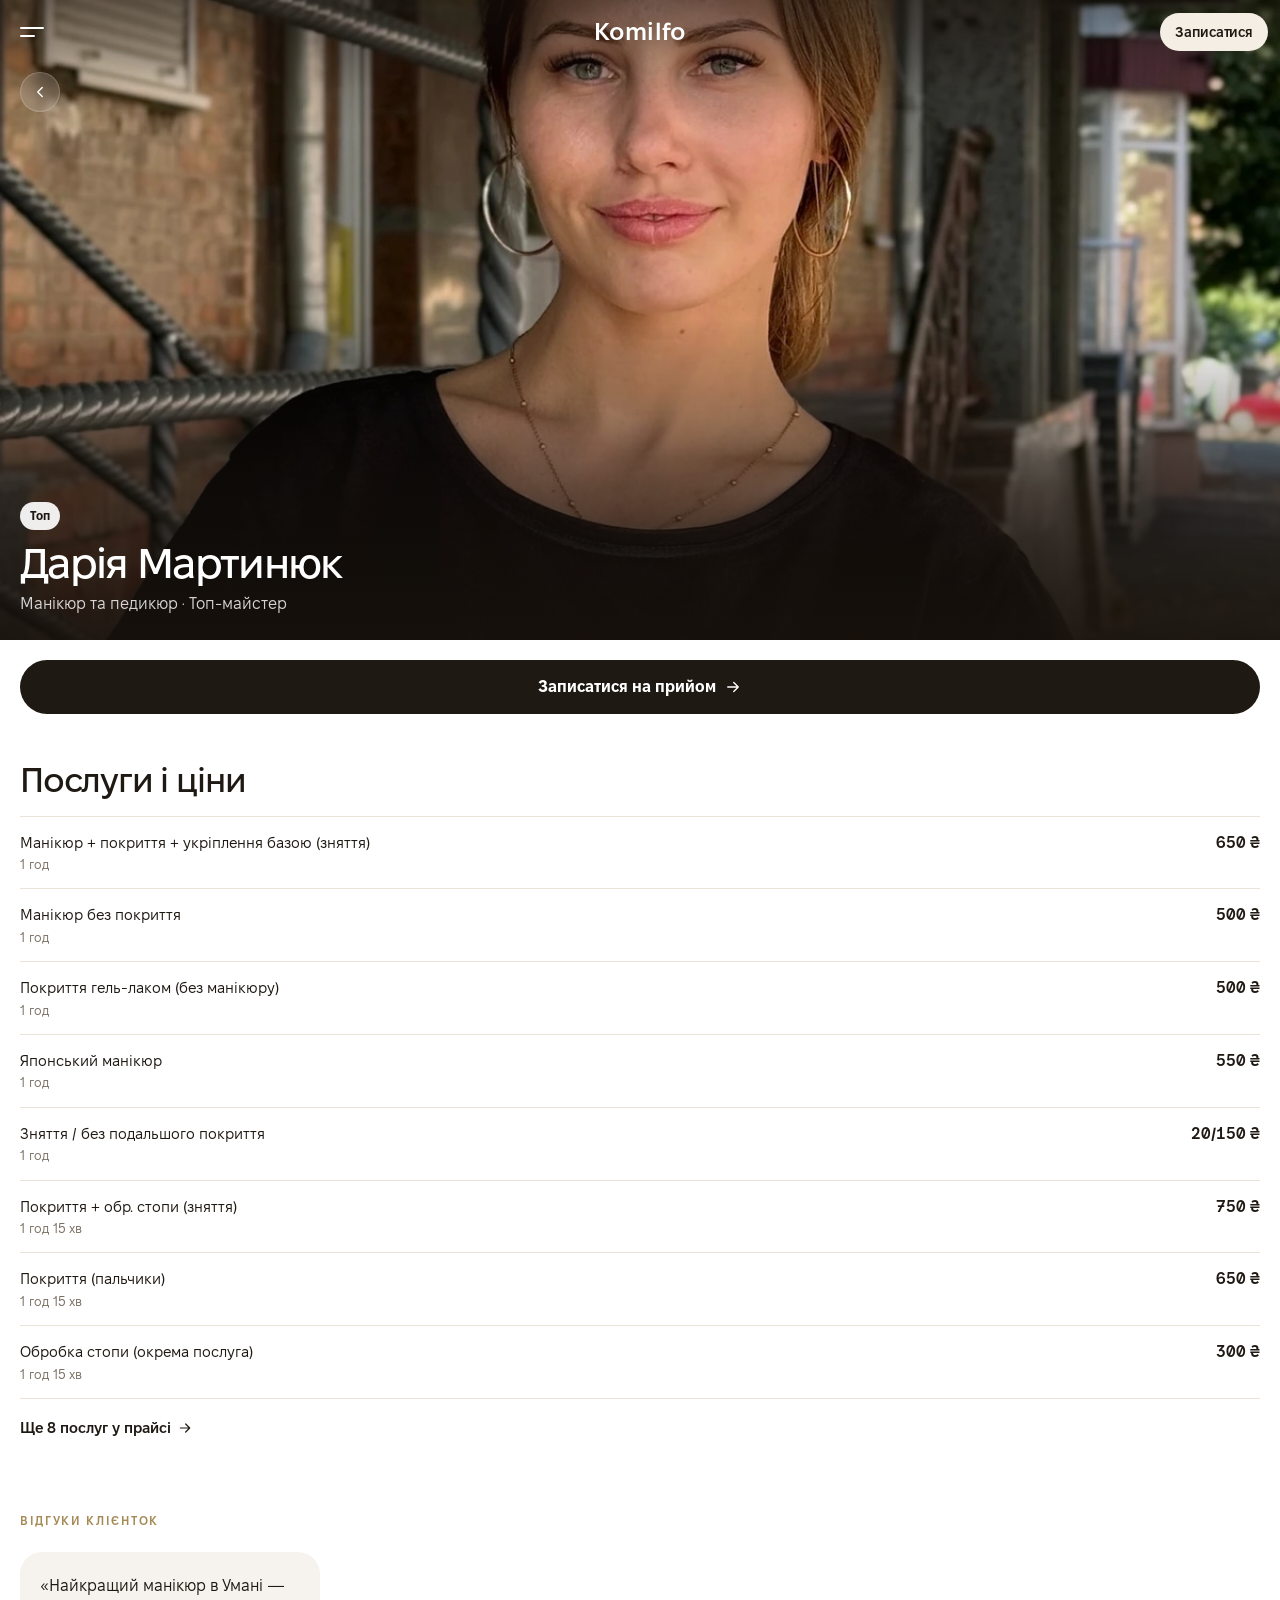
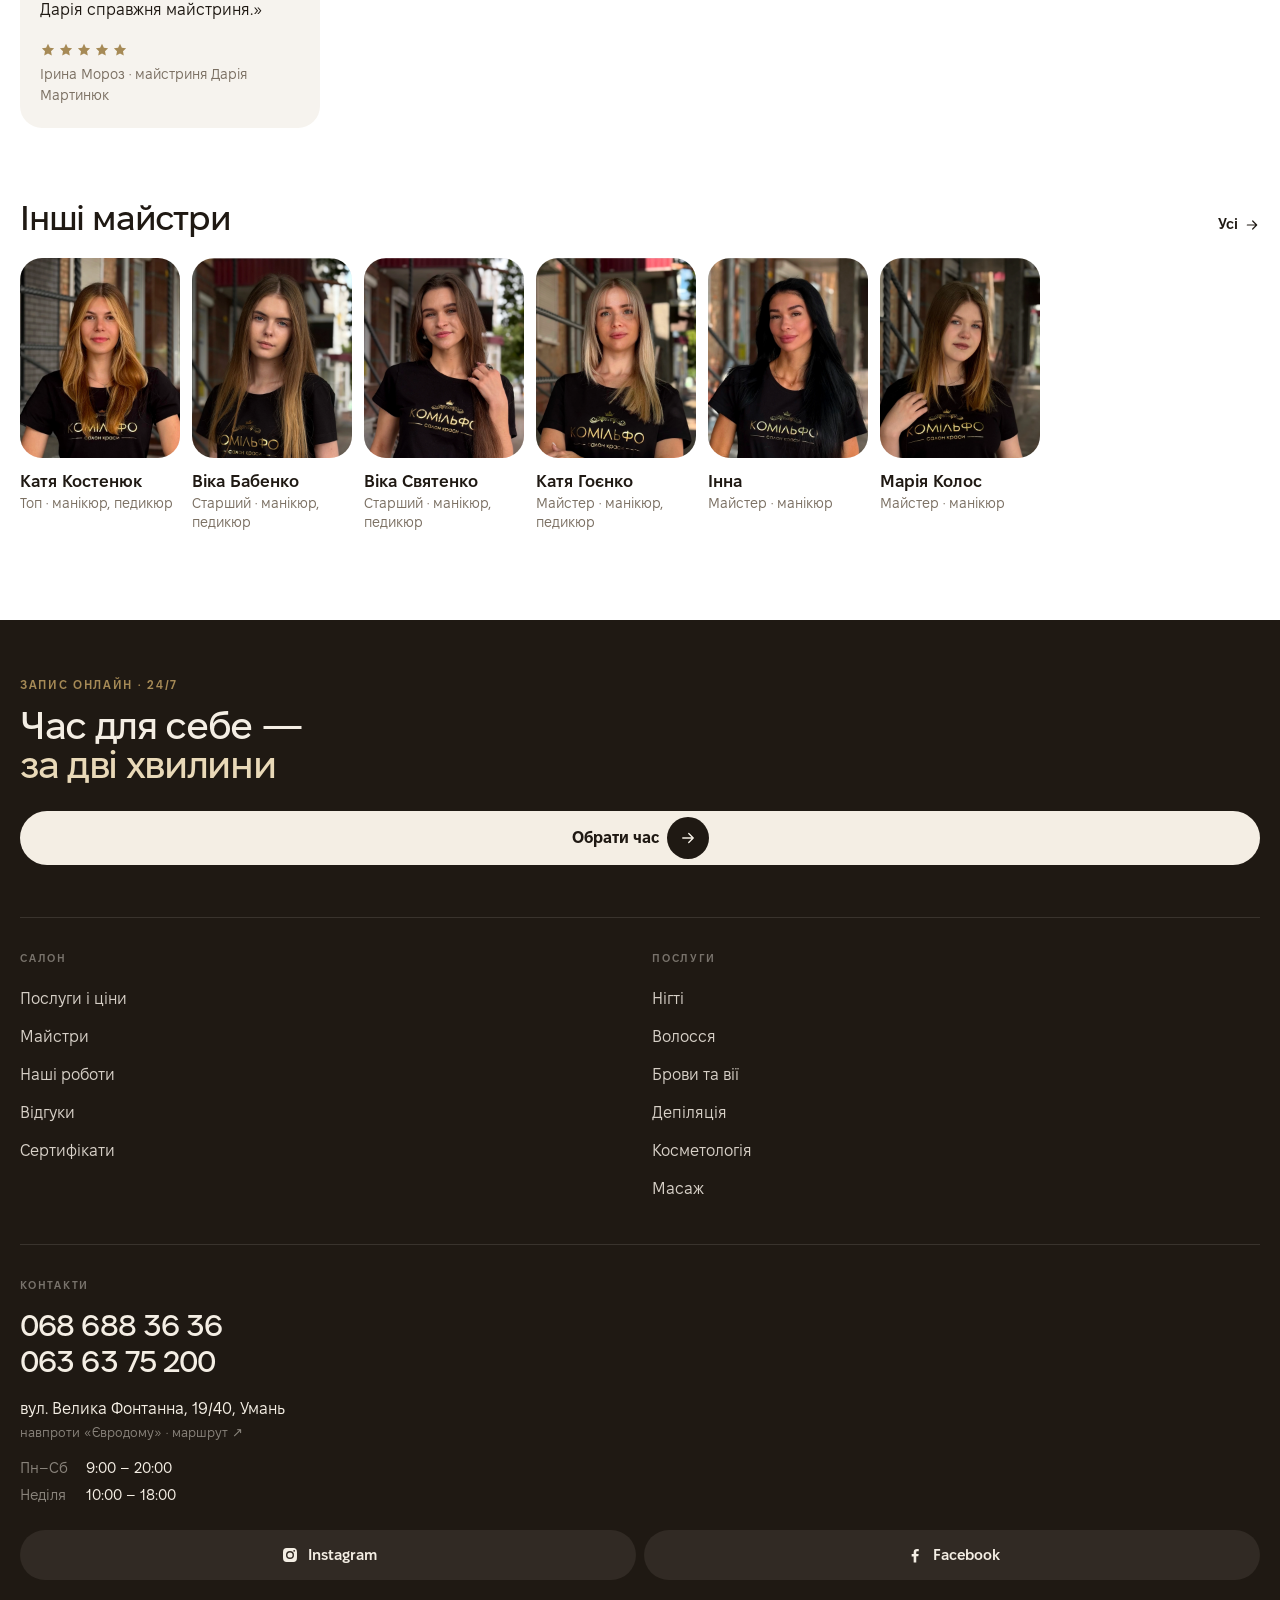
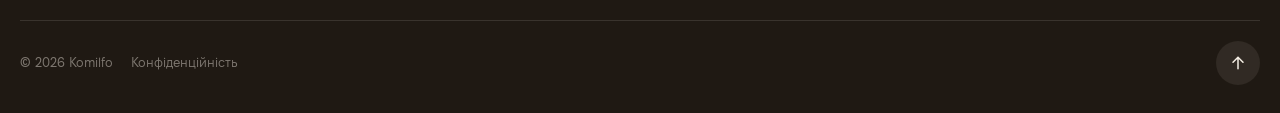
==== commit ecd96a81: "loader + static hero" ====
--- a/majster-dariia-martyniuk.html
+++ b/majster-dariia-martyniuk.html
@@ -5,6 +5,7 @@
 <meta name="viewport" content="width=device-width, initial-scale=1, viewport-fit=cover">
 <meta name="robots" content="noindex">
 <title>Дарія Мартинюк — Komilfo</title>
+<link rel="preload" href="a/f/FixelDisplay-SemiBold.woff2" as="font" type="font/woff2" crossorigin>
 <script>(()=>{const h=document.documentElement;h.classList.add('js');
 if('scrollRestoration' in history)history.scrollRestoration='manual';
 let nt='navigate';try{nt=performance.getEntriesByType('navigation')[0].type}catch(e){}
@@ -110,14 +111,13 @@
 
 /* hero (variant 1 + deep darkening of variant 3) */
 .hero{position:relative;height:100svh;min-height:600px;max-height:860px;overflow:hidden;background:#2a211a;padding:0}
-.hero img{position:absolute;inset:0;width:100%;height:100%;object-fit:cover;object-position:62% 20%;animation:kb 14s var(--ease) both}
+.hero img{position:absolute;inset:0;width:100%;height:100%;object-fit:cover;object-position:62% 20%;transform:scale(1.1);transform-origin:62% 28%}
 @keyframes kb{from{transform:scale(1.08)}to{transform:scale(1)}}
 .hero:after{content:"";position:absolute;inset:0;background:linear-gradient(to top,rgba(24,18,13,.94) 0%,rgba(24,18,13,.78) 26%,rgba(24,18,13,.34) 46%,rgba(24,18,13,0) 62%),linear-gradient(to bottom,rgba(24,18,13,.38),rgba(24,18,13,0) 18%)}
 .hero .txt{position:absolute;left:0;right:0;bottom:0;z-index:2;padding:0 var(--pad) calc(24px + env(safe-area-inset-bottom));color:#fff}
 .hero .kick{font-size:12px;letter-spacing:.16em;text-transform:uppercase;font-weight:600;color:#E9D9B8}
 .hero h1{font-size:44px;line-height:1;margin-top:12px;letter-spacing:-.04em;text-wrap:balance}
 .hero h1 i{font-style:normal;color:#E9D9B8}
-.hero .lead{margin-top:14px;font-size:16px;line-height:1.45;color:rgba(255,255,255,.86);max-width:320px}
 .hero .meta{display:flex;align-items:center;gap:6px;margin-top:16px;font-size:13px;color:rgba(255,255,255,.74)}
 .hero .meta svg{width:15px;height:15px}
 .hero .txt>*{animation:up .8s var(--ease) both}
@@ -355,30 +355,26 @@
 
 /* page loader */
 .ldr{display:none}
-.ld .ldr{display:grid;place-items:center;position:fixed;inset:0;z-index:100;background:var(--dark);color:var(--ivory);transition:transform 1s cubic-bezier(.76,0,.24,1)}
-.ld body{overflow:hidden}
-.ldc{text-align:center}
-.ldw{font-family:FixelD,Fixel,sans-serif;font-weight:600;font-size:clamp(48px,16vw,72px);letter-spacing:-.03em;line-height:1.05;font-style:italic;transform:skewX(-8deg);display:flex;justify-content:center;overflow:hidden;padding:0 .12em .08em}
-.ldw span{display:inline-block;transform:translateY(110%);animation:ldIn .9s cubic-bezier(.2,.8,.2,1) forwards;animation-delay:calc(.1s + var(--i) * .065s);background:linear-gradient(100deg,#F4EEE4 35%,#E2CC9E 50%,#F4EEE4 65%) 0 0/300% 100%;-webkit-background-clip:text;background-clip:text;color:transparent}
-.ld .ldw span{animation:ldIn .9s cubic-bezier(.2,.8,.2,1) forwards calc(.1s + var(--i) * .065s),ldSh 1.6s ease-in-out .8s forwards}
-@keyframes ldIn{to{transform:none}}
-@keyframes ldSh{from{background-position:100% 0}to{background-position:0 0}}
-.lds{margin-top:14px;font-size:11px;font-weight:600;letter-spacing:.28em;text-transform:uppercase;color:rgba(244,238,228,.5);opacity:0;animation:ldFade .8s ease .6s forwards}
+.ld .ldr{display:grid;place-items:center;position:fixed;inset:0;z-index:100;background:var(--dark);color:var(--ivory);transition:transform .55s cubic-bezier(.32,.72,0,1)}
+.ld:not(.ld-out) body{overflow:hidden}
+.ldc{display:flex;flex-direction:column;align-items:center;text-align:center}
+.ldw{font-family:FixelD,Fixel,sans-serif;font-weight:600;font-style:normal;font-size:clamp(44px,15vw,64px);letter-spacing:0;line-height:1.15;padding:.06em .1em;color:var(--ivory);opacity:0;transform:translateY(8px);filter:blur(6px);animation:ldIn .55s cubic-bezier(.22,1,.36,1) .05s forwards}
+@keyframes ldIn{to{opacity:1;transform:none;filter:blur(0)}}
+.ldl{width:44px;height:1px;margin:14px 0 0;background:var(--gold);transform:scaleX(0);animation:ldBar .6s cubic-bezier(.65,0,.35,1) .15s forwards}
+@keyframes ldBar{to{transform:none}}
+.lds{margin:14px 0 0;font-size:10.5px;font-weight:500;letter-spacing:.32em;padding-left:.32em;text-transform:uppercase;color:rgba(244,238,228,.55);opacity:0;animation:ldFade .45s cubic-bezier(.22,1,.36,1) .25s forwards}
 @keyframes ldFade{to{opacity:1}}
-.ldl{width:120px;height:1px;margin:22px auto 0;background:rgba(244,238,228,.14);overflow:hidden}
-.ldl i{display:block;height:100%;background:var(--gold);transform:scaleX(0);transform-origin:0 50%;animation:ldBar 1.5s cubic-bezier(.65,0,.35,1) .2s forwards}
-@keyframes ldBar{to{transform:none}}
 .ld-out .ldr{transform:translateY(-100%)}
-.ld-out .ldc{opacity:0;transform:translateY(-40px);transition:opacity .5s,transform .8s cubic-bezier(.76,0,.24,1)}
+.ld-out .ldc{opacity:0;transform:translateY(-12px);transition:opacity .25s cubic-bezier(.4,0,1,1),transform .55s cubic-bezier(.32,.72,0,1)}
 /* hero entrance after loader */
-.ld:not(.ld-out) .hero img,.ld:not(.ld-out) .phero img{animation-play-state:paused}
-.ld .hero .txt>*,.ld .hdr{opacity:0;transform:translateY(26px)}
-.ld-out .hero .txt>*,.ld-out .hdr{opacity:1;transform:none;transition:opacity .9s ease .45s,transform 1.1s cubic-bezier(.2,.8,.2,1) .45s}
-.ld-out .hero .txt>*:nth-child(2){transition-delay:.55s}.ld-out .hero .txt>*:nth-child(3){transition-delay:.65s}.ld-out .hero .txt>*:nth-child(4){transition-delay:.75s}
+.ld:not(.ld-out) .phero img{animation-play-state:paused}
+.ld .hero .txt>*,.ld .hdr{opacity:0;transform:translateY(18px)}
+.ld-out .hero .txt>*,.ld-out .hdr{opacity:1;transform:none;transition:opacity .6s cubic-bezier(.22,1,.36,1) .18s,transform .8s cubic-bezier(.22,1,.36,1) .18s}
+.ld-out .hero .txt>*:nth-child(2){transition-delay:.24s}.ld-out .hero .txt>*:nth-child(3){transition-delay:.3s}.ld-out .hero .txt>*:nth-child(4){transition-delay:.36s}
 </style>
 </head>
 <body class="p-over">
-<div class="ldr" aria-hidden="true"><div class="ldc"><div class="ldw"><span style="--i:0">K</span><span style="--i:1">o</span><span style="--i:2">m</span><span style="--i:3">i</span><span style="--i:4">l</span><span style="--i:5">f</span><span style="--i:6">o</span></div><p class="lds">салон краси · Умань</p><div class="ldl"><i></i></div></div></div>
+<div class="ldr" aria-hidden="true"><div class="ldc"><div class="ldw">Komilfo</div><i class="ldl"></i><p class="lds">салон краси · Умань</p></div></div>
 <svg width="0" height="0" style="position:absolute" aria-hidden="true">
 <symbol id="arr" viewBox="0 0 24 24" fill="none" stroke="currentColor" stroke-width="1.8" stroke-linecap="round" stroke-linejoin="round"><path d="M5 12h14M13 6l6 6-6 6"/></symbol>
 <symbol id="back" viewBox="0 0 24 24" fill="none" stroke="currentColor" stroke-width="1.8" stroke-linecap="round" stroke-linejoin="round"><path d="M15 6l-6 6 6 6"/></symbol>
@@ -470,8 +466,8 @@
 if(!location.hash)scrollTo(0,0);
 const R=d.documentElement;
 if(R.classList.contains('ld')){const t0=performance.now();let done=false;
- const out=()=>{if(done)return;done=true;scrollTo(0,0);R.classList.add('ld-out');try{sessionStorage.setItem('kf-in','1')}catch(e){}setTimeout(()=>R.classList.remove('ld','ld-out'),1100)};
- const go=()=>setTimeout(out,Math.max(0,1700-(performance.now()-t0)));
+ const out=()=>{if(done)return;done=true;scrollTo(0,0);R.classList.add('ld-out');try{sessionStorage.setItem('kf-in','1')}catch(e){}setTimeout(()=>R.classList.remove('ld','ld-out'),1250)};
+ const go=()=>setTimeout(out,Math.max(0,850-(performance.now()-t0)));
  if(d.readyState==='complete')go();else addEventListener('load',go);setTimeout(out,3500);}
 /* open now? Kyiv time */
 const k=new Date(new Date().toLocaleString('en-US',{timeZone:'Europe/Kyiv'})),hh=k.getHours()+k.getMinutes()/60,wd=k.getDay();
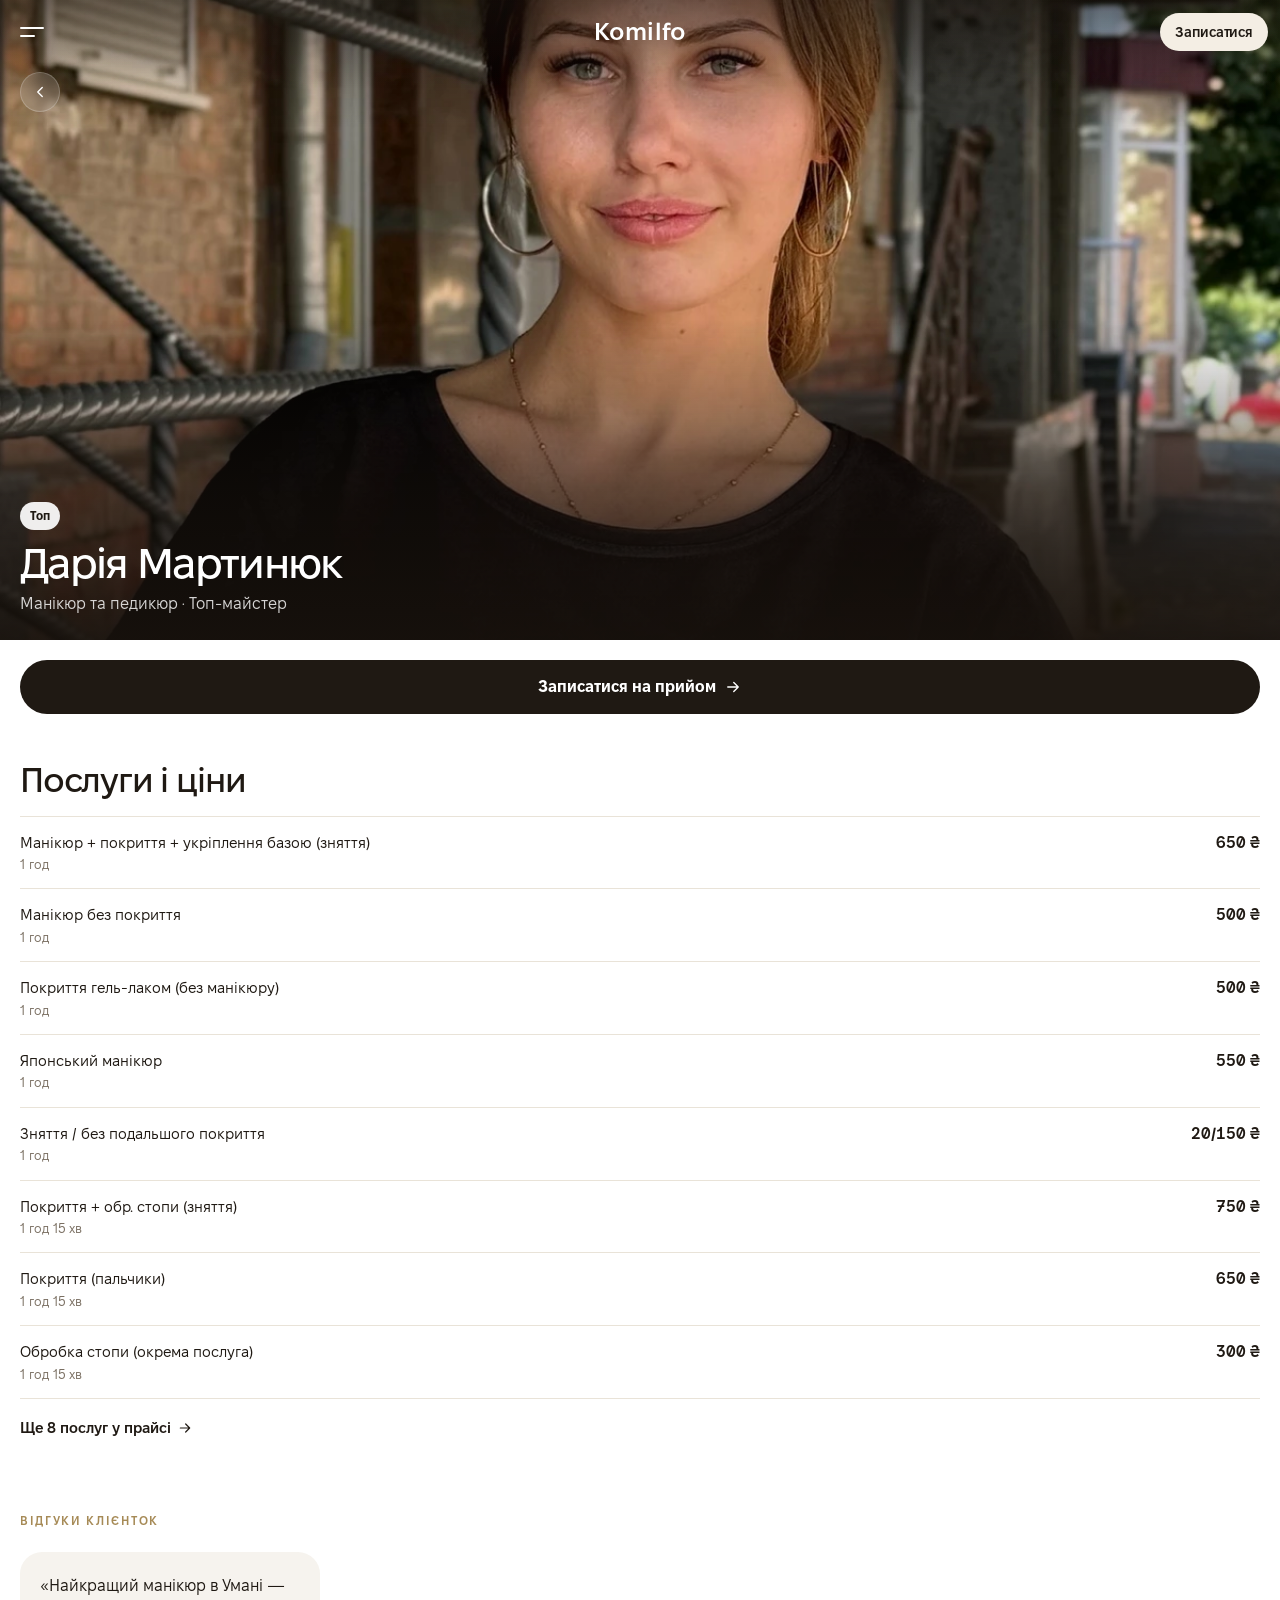
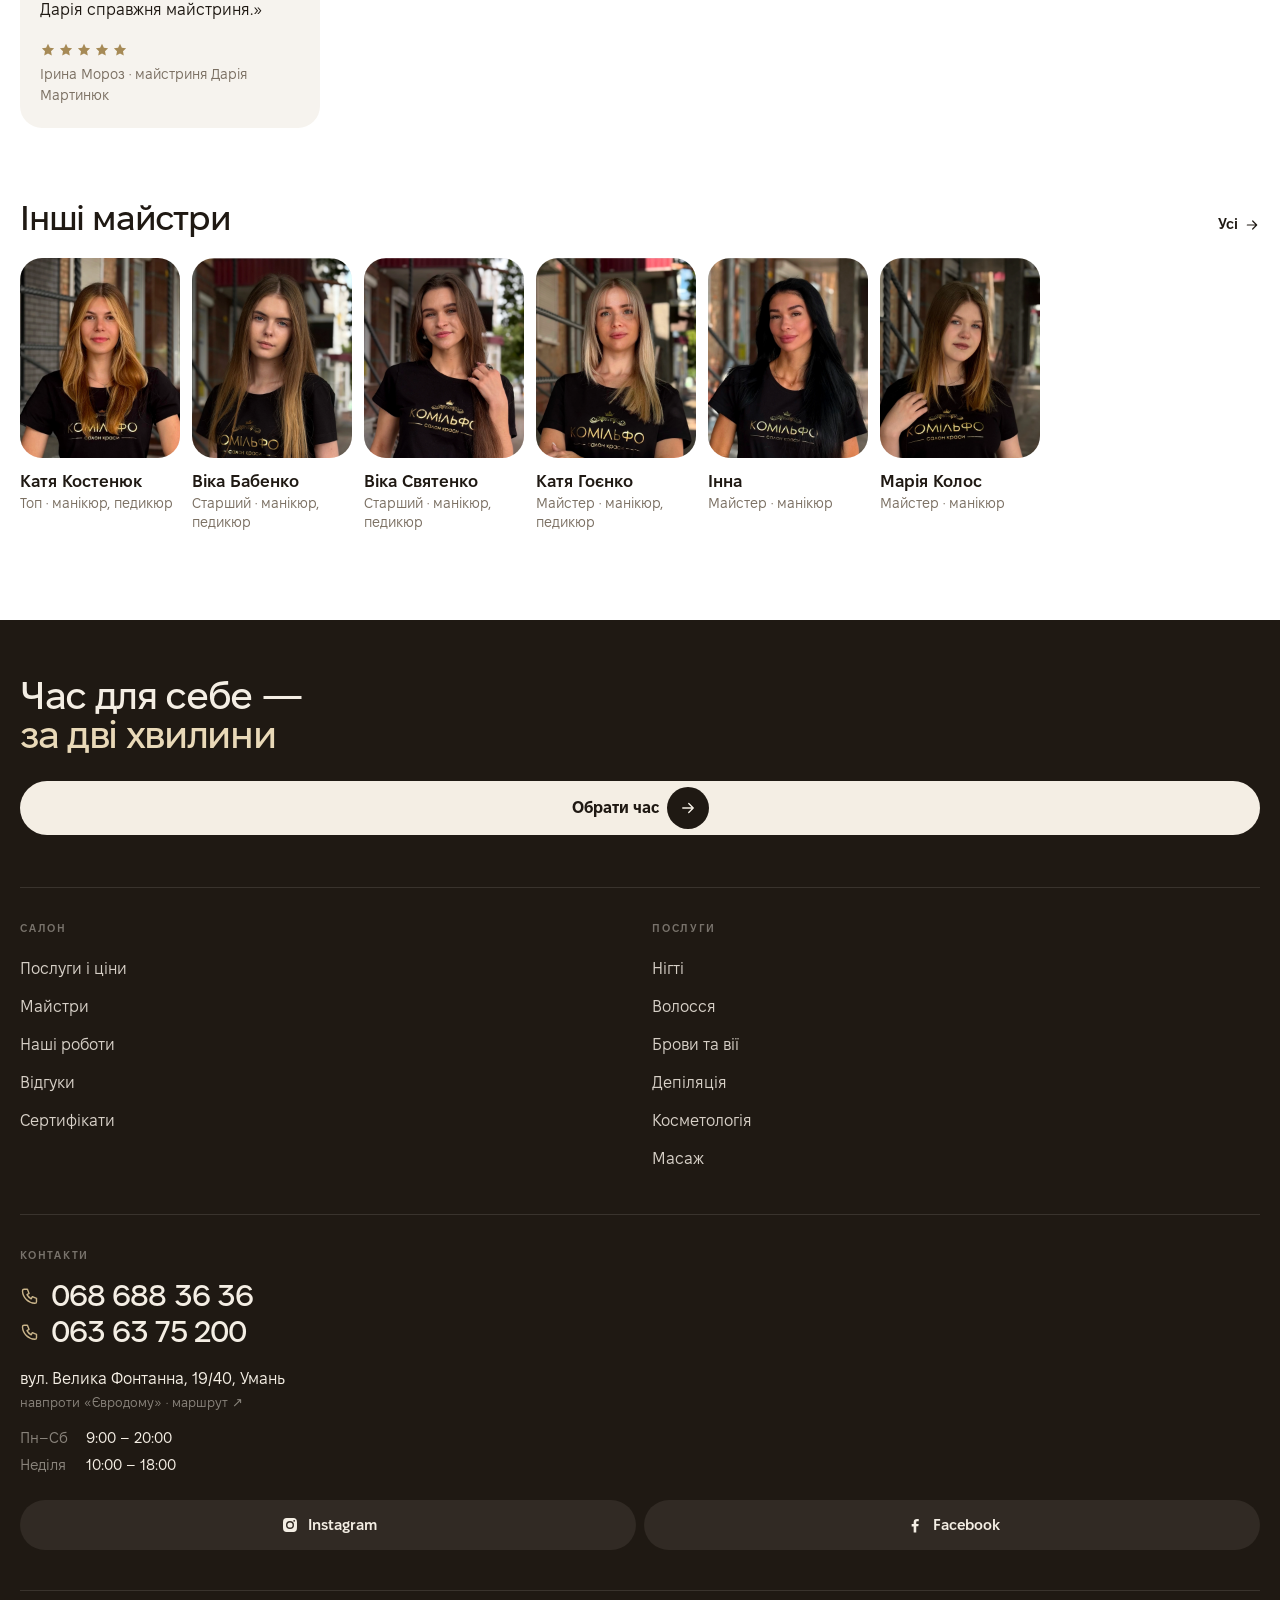
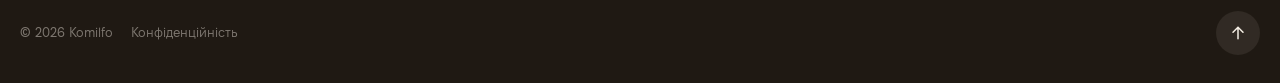
==== commit fe963380: "menu: no socials, darker photo" ====
--- a/majster-dariia-martyniuk.html
+++ b/majster-dariia-martyniuk.html
@@ -66,7 +66,7 @@
 .menu-open .menu{clip-path:circle(150% at 32px 34px);visibility:visible;transition:clip-path .8s cubic-bezier(.7,0,.2,1)}
 .menu-open{overflow:hidden}
 .mbg{position:absolute;inset:0;opacity:0;transition:opacity 1.2s var(--ease) .2s}
-.mbg img{width:100%;height:100%;object-fit:cover;filter:grayscale(.3);transform:scale(1.12);transition:transform 2.4s var(--ease)}
+.mbg img{width:100%;height:100%;object-fit:cover;filter:grayscale(.3) brightness(.85);transform:scale(1.12);transition:transform 2.4s var(--ease)}
 .mbg:after{content:"";position:absolute;inset:0;background:linear-gradient(rgba(31,25,19,.93),rgba(31,25,19,.86) 50%,rgba(31,25,19,.97))}
 .menu-open .mbg{opacity:1}.menu-open .mbg img{transform:scale(1)}
 .min{position:relative;height:100%;display:flex;flex-direction:column;padding:calc(84px + env(safe-area-inset-top)) var(--pad) calc(22px + env(safe-area-inset-bottom));overflow-y:auto}
@@ -94,10 +94,6 @@
 .mopen i{width:7px;height:7px;border-radius:50%;background:#B9A88E;flex:none}
 .mopen.on i{background:#7FD49A;box-shadow:0 0 0 0 rgba(127,212,154,.6);animation:pulse 2s infinite}
 @keyframes pulse{70%{box-shadow:0 0 0 7px rgba(127,212,154,0)}100%{box-shadow:0 0 0 0 rgba(127,212,154,0)}}
-.msoc{display:flex;gap:2px}
-.msoc a{width:44px;height:44px;display:grid;place-items:center;color:var(--ivory);transition:transform .3s var(--ease)}
-.msoc a:active{transform:scale(.86)}
-.msoc svg{width:24px;height:24px}
 .maddr{font-size:13px;color:rgba(244,238,228,.45);margin-top:10px;text-align:center}
 
 /* buttons */
@@ -222,7 +218,7 @@
 .card{margin:30px auto 0;width:100%;aspect-ratio:1.6;border-radius:18px;background:linear-gradient(140deg,#2A221A,#14100C);color:var(--ivory);padding:20px 22px;display:flex;flex-direction:column;justify-content:space-between;box-shadow:0 30px 60px -24px rgba(31,25,19,.55);transform:rotate(-4deg);transition:transform .8s var(--ease)}
 .cert.in .card{transform:rotate(-2deg)}
 .card .l{font-family:FixelD,Fixel,sans-serif;font-size:30px;font-weight:600;line-height:1}
-.card .l i{display:inline-block;font-style:italic;transform:skewX(-10deg);letter-spacing:-.01em;background:linear-gradient(100deg,#F4EEE4 30%,#E2CC9E 50%,#F4EEE4 70%) 0 0/250% 100%;-webkit-background-clip:text;background-clip:text;color:transparent;animation:shine 6s ease-in-out infinite}
+.card .l i{display:inline-block;font-style:normal;font-synthesis:none;transform:skewX(-12deg);padding:0 .1em 0 .02em;letter-spacing:-.01em;background:linear-gradient(100deg,#F4EEE4 30%,#E2CC9E 50%,#F4EEE4 70%) 0 0/250% 100%;-webkit-background-clip:text;background-clip:text;color:transparent;animation:shine 6s ease-in-out infinite}
 .card .lsub{display:block;margin-top:8px;font:600 10px Fixel,sans-serif;letter-spacing:.24em;text-transform:uppercase;color:rgba(244,238,228,.45)}
 @keyframes shine{0%,60%{background-position:100% 0}100%{background-position:-50% 0}}
 .card .row{display:flex;justify-content:space-between;align-items:flex-end;font-size:12px;letter-spacing:.12em;text-transform:uppercase;color:rgba(244,238,228,.6)}
@@ -241,21 +237,23 @@
 .info .sub{margin-top:2px}
 .hours{margin-top:20px;display:grid;grid-template-columns:auto 1fr;gap:6px 22px;font-size:16px}
 .hours dt{color:var(--mute)}
-.tel{display:block;font-family:FixelD,Fixel,sans-serif;font-size:32px;font-weight:500;line-height:1.2;letter-spacing:-.03em;margin-top:20px}
+.tel{display:flex;width:fit-content;align-items:center;gap:12px;white-space:nowrap;font-family:FixelD,Fixel,sans-serif;font-size:32px;font-weight:500;line-height:1.2;letter-spacing:-.03em;margin-top:20px}
+.tel svg{width:.7em;height:.7em;flex:none;color:var(--gold)}
 .tel+.tel{margin-top:0}
 .row2{display:flex;gap:10px;margin-top:24px}
 
 /* footer */
 .foot{margin-top:88px;background:var(--dark);color:var(--ivory);padding:56px var(--pad) calc(28px + env(safe-area-inset-bottom));overflow:hidden}
 .foot h4{font-size:11px;letter-spacing:.16em;text-transform:uppercase;font-weight:600;color:rgba(244,238,228,.42);margin-bottom:14px}
-.fcta h2{margin-top:12px;font-size:38px;line-height:1.04}
+.fcta h2{margin-top:0;font-size:38px;line-height:1.04}
 .fcta h2 i{font-style:normal;color:#E9D9B8}
 .fcta .mcta{margin-top:26px}
 .fcols{display:grid;grid-template-columns:1fr 1fr;gap:24px;margin-top:52px;padding-top:32px;border-top:1px solid rgba(244,238,228,.12)}
 .fcol a{display:block;padding:7px 0;font-size:16px;color:rgba(244,238,228,.86);transition:color .2s}
 .fcol a:active{color:#E9D9B8}
 .fcon{margin-top:36px;padding-top:32px;border-top:1px solid rgba(244,238,228,.12)}
-.ftel{display:block;font-family:FixelD,Fixel,sans-serif;font-size:30px;font-weight:500;letter-spacing:-.03em;line-height:1.2}
+.ftel{display:flex;width:fit-content;align-items:center;gap:11px;white-space:nowrap;font-family:FixelD,Fixel,sans-serif;font-size:30px;font-weight:500;letter-spacing:-.03em;line-height:1.2}
+.ftel svg{width:.66em;height:.66em;flex:none;color:#C9B48A}
 .faddr{display:block;margin-top:18px;font-size:16px;line-height:1.4}
 .faddr small{display:block;font-size:13px;color:rgba(244,238,228,.5);margin-top:3px}
 .fhrs{display:grid;grid-template-columns:auto 1fr;gap:4px 18px;margin-top:16px;font-size:15px}
@@ -264,7 +262,7 @@
 .fsoc a{flex:1;display:flex;align-items:center;justify-content:center;gap:8px;height:50px;border-radius:999px;background:rgba(244,238,228,.08);font-weight:600;font-size:15px;transition:background .25s,transform .2s}
 .fsoc a:active{transform:scale(.97);background:rgba(244,238,228,.14)}
 .fsoc svg{width:20px;height:20px}
-.fword{font-family:FixelD,Fixel,sans-serif;font-weight:600;font-size:24vw;line-height:.9;letter-spacing:-.045em;margin:52px 0 0;padding-right:.08em;white-space:nowrap;text-align:center;color:transparent;background:linear-gradient(180deg,rgba(244,238,228,.92),rgba(244,238,228,.12));-webkit-background-clip:text;background-clip:text;font-style:italic;transform:skewX(-6deg)}
+.fword{display:block;font-family:FixelD,Fixel,sans-serif;font-weight:600;font-size:24vw;line-height:.9;letter-spacing:-.045em;margin:52px 0 0;padding:0 .14em 0 .04em;white-space:nowrap;text-align:center;color:transparent;background:linear-gradient(180deg,rgba(244,238,228,.92),rgba(244,238,228,.12));-webkit-background-clip:text;background-clip:text;font-style:normal;font-synthesis:none;transform:skewX(-12deg)}
 .flegal{display:flex;align-items:center;gap:18px;margin-top:40px;padding-top:20px;border-top:1px solid rgba(244,238,228,.12);font-size:13px;color:rgba(244,238,228,.45)}
 .flegal .ftop{margin-left:auto;width:44px;height:44px;display:grid;place-items:center;border-radius:50%;background:rgba(244,238,228,.08);color:var(--ivory)}
 .flegal .ftop svg{width:20px;height:20px;transition:transform .4s var(--ease)}
@@ -403,7 +401,6 @@
     <div class="mbot">
       <div class="mrow">
         <div><a class="mtel" href="tel:+380686883636">068 688 36 36</a><p class="mopen"><i></i><span>Пн–Сб 9–20, Нд 10–18</span></p></div>
-        <div class="msoc"><a href="https://www.instagram.com/umankomilfosalon" aria-label="Instagram"><svg viewBox="0 0 24 24"><path fill="currentColor" d="M12 7.2a4.8 4.8 0 1 0 0 9.6 4.8 4.8 0 0 0 0-9.6zm0 7.9a3.1 3.1 0 1 1 0-6.2 3.1 3.1 0 0 1 0 6.2zM17 5.9a1.1 1.1 0 1 0 0 2.2 1.1 1.1 0 0 0 0-2.2zM12 3.6c2.7 0 3 0 4.1.1 2.8.1 4.1 1.5 4.2 4.2.1 1.1.1 1.4.1 4.1s0 3-.1 4.1c-.1 2.7-1.4 4.1-4.2 4.2-1.1.1-1.4.1-4.1.1s-3 0-4.1-.1c-2.8-.1-4.1-1.5-4.2-4.2C3.6 15 3.6 14.7 3.6 12s0-3 .1-4.1C3.8 5.2 5.1 3.8 7.9 3.7 9 3.6 9.3 3.6 12 3.6z"/></svg></a><a href="https://www.facebook.com/p/%D0%A1%D0%B0%D0%BB%D0%BE%D0%BD-%D0%9A%D0%BE%D0%BC%D0%B8%D0%BB%D1%8C%D1%84%D0%BE-%D0%A3%D0%BC%D0%B0%D0%BD%D1%8C-100063965496667/" aria-label="Facebook"><svg viewBox="0 0 24 24"><path fill="currentColor" d="M13.5 21v-7.4H16l.4-2.9h-2.9V8.9c0-.8.2-1.4 1.4-1.4h1.6V4.9c-.3 0-1.2-.1-2.3-.1-2.3 0-3.8 1.4-3.8 3.9v2.1H8v2.9h2.4V21z"/></svg></a></div>
       </div>
       <p class="maddr">вул. Велика Фонтанна, 19/40, Умань</p>
     </div>
@@ -430,7 +427,6 @@
 </main>
 <footer class="foot">
   <div class="fcta rv">
-    <p class="over">Запис онлайн · 24/7</p>
     <h2>Час для себе —<br><i>за дві хвилини</i></h2>
     <a class="btn mcta" href="zapis.html"><span>Обрати час</span><svg><use href="#arr"/></svg></a>
   </div>
@@ -440,7 +436,7 @@
   </div>
   <div class="fcon">
     <h4>Контакти</h4>
-    <a class="ftel" href="tel:+380686883636">068 688 36 36</a><a class="ftel" href="tel:+380636375200">063 63 75 200</a>
+    <a class="ftel" href="tel:+380686883636"><svg aria-hidden="true"><use href="#phone"/></svg>068 688 36 36</a><a class="ftel" href="tel:+380636375200"><svg aria-hidden="true"><use href="#phone"/></svg>063 63 75 200</a>
     <a class="faddr" href="https://share.google/15hPFAmErESLFGNox">вул. Велика Фонтанна, 19/40, Умань<small>навпроти «Євродому» · маршрут ↗</small></a>
     <dl class="fhrs"><dt>Пн–Сб</dt><dd>9:00 – 20:00</dd><dt>Неділя</dt><dd>10:00 – 18:00</dd></dl>
     <div class="fsoc"><a href="https://www.instagram.com/umankomilfosalon" aria-label="Instagram"><svg viewBox="0 0 24 24"><path fill="currentColor" d="M12 7.2a4.8 4.8 0 1 0 0 9.6 4.8 4.8 0 0 0 0-9.6zm0 7.9a3.1 3.1 0 1 1 0-6.2 3.1 3.1 0 0 1 0 6.2zM17 5.9a1.1 1.1 0 1 0 0 2.2 1.1 1.1 0 0 0 0-2.2zM12 3.6c2.7 0 3 0 4.1.1 2.8.1 4.1 1.5 4.2 4.2.1 1.1.1 1.4.1 4.1s0 3-.1 4.1c-.1 2.7-1.4 4.1-4.2 4.2-1.1.1-1.4.1-4.1.1s-3 0-4.1-.1c-2.8-.1-4.1-1.5-4.2-4.2C3.6 15 3.6 14.7 3.6 12s0-3 .1-4.1C3.8 5.2 5.1 3.8 7.9 3.7 9 3.6 9.3 3.6 12 3.6z"/></svg><span>Instagram</span></a><a href="https://www.facebook.com/p/%D0%A1%D0%B0%D0%BB%D0%BE%D0%BD-%D0%9A%D0%BE%D0%BC%D0%B8%D0%BB%D1%8C%D1%84%D0%BE-%D0%A3%D0%BC%D0%B0%D0%BD%D1%8C-100063965496667/" aria-label="Facebook"><svg viewBox="0 0 24 24"><path fill="currentColor" d="M13.5 21v-7.4H16l.4-2.9h-2.9V8.9c0-.8.2-1.4 1.4-1.4h1.6V4.9c-.3 0-1.2-.1-2.3-.1-2.3 0-3.8 1.4-3.8 3.9v2.1H8v2.9h2.4V21z"/></svg><span>Facebook</span></a></div>
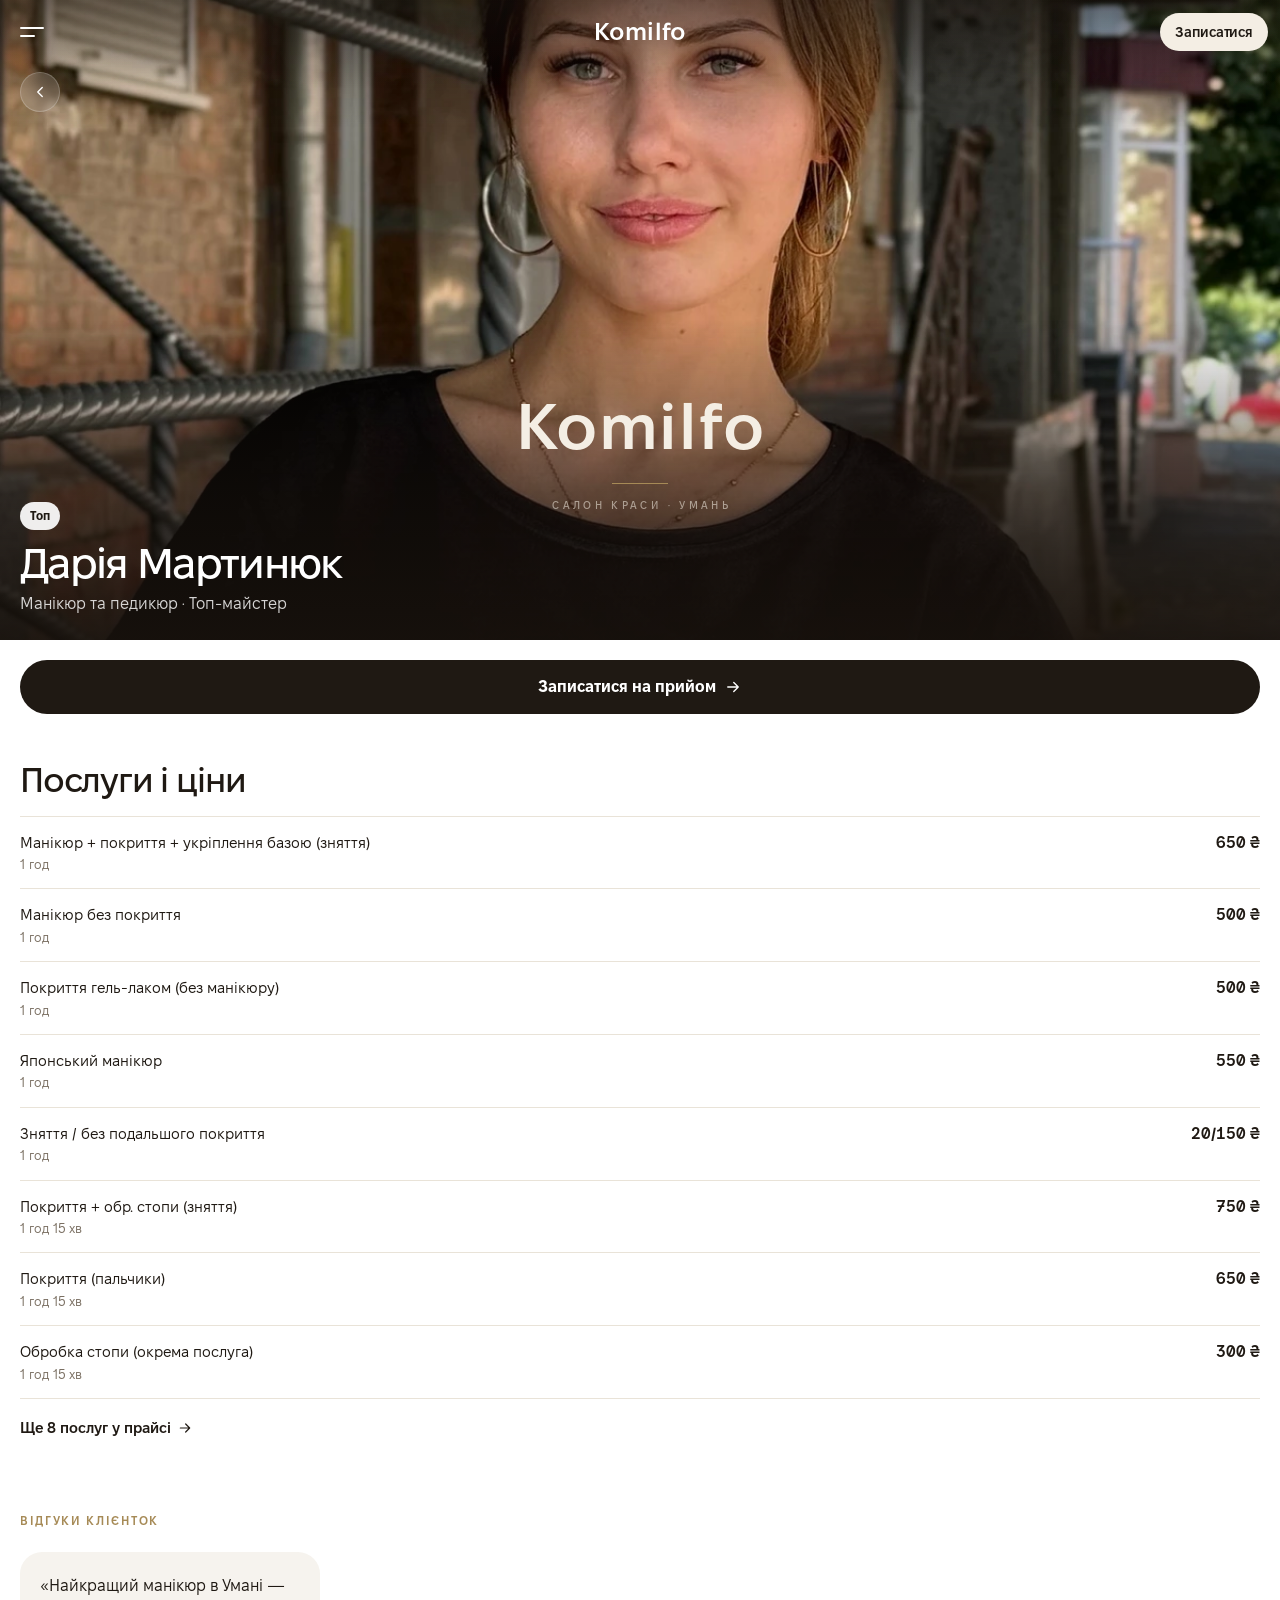
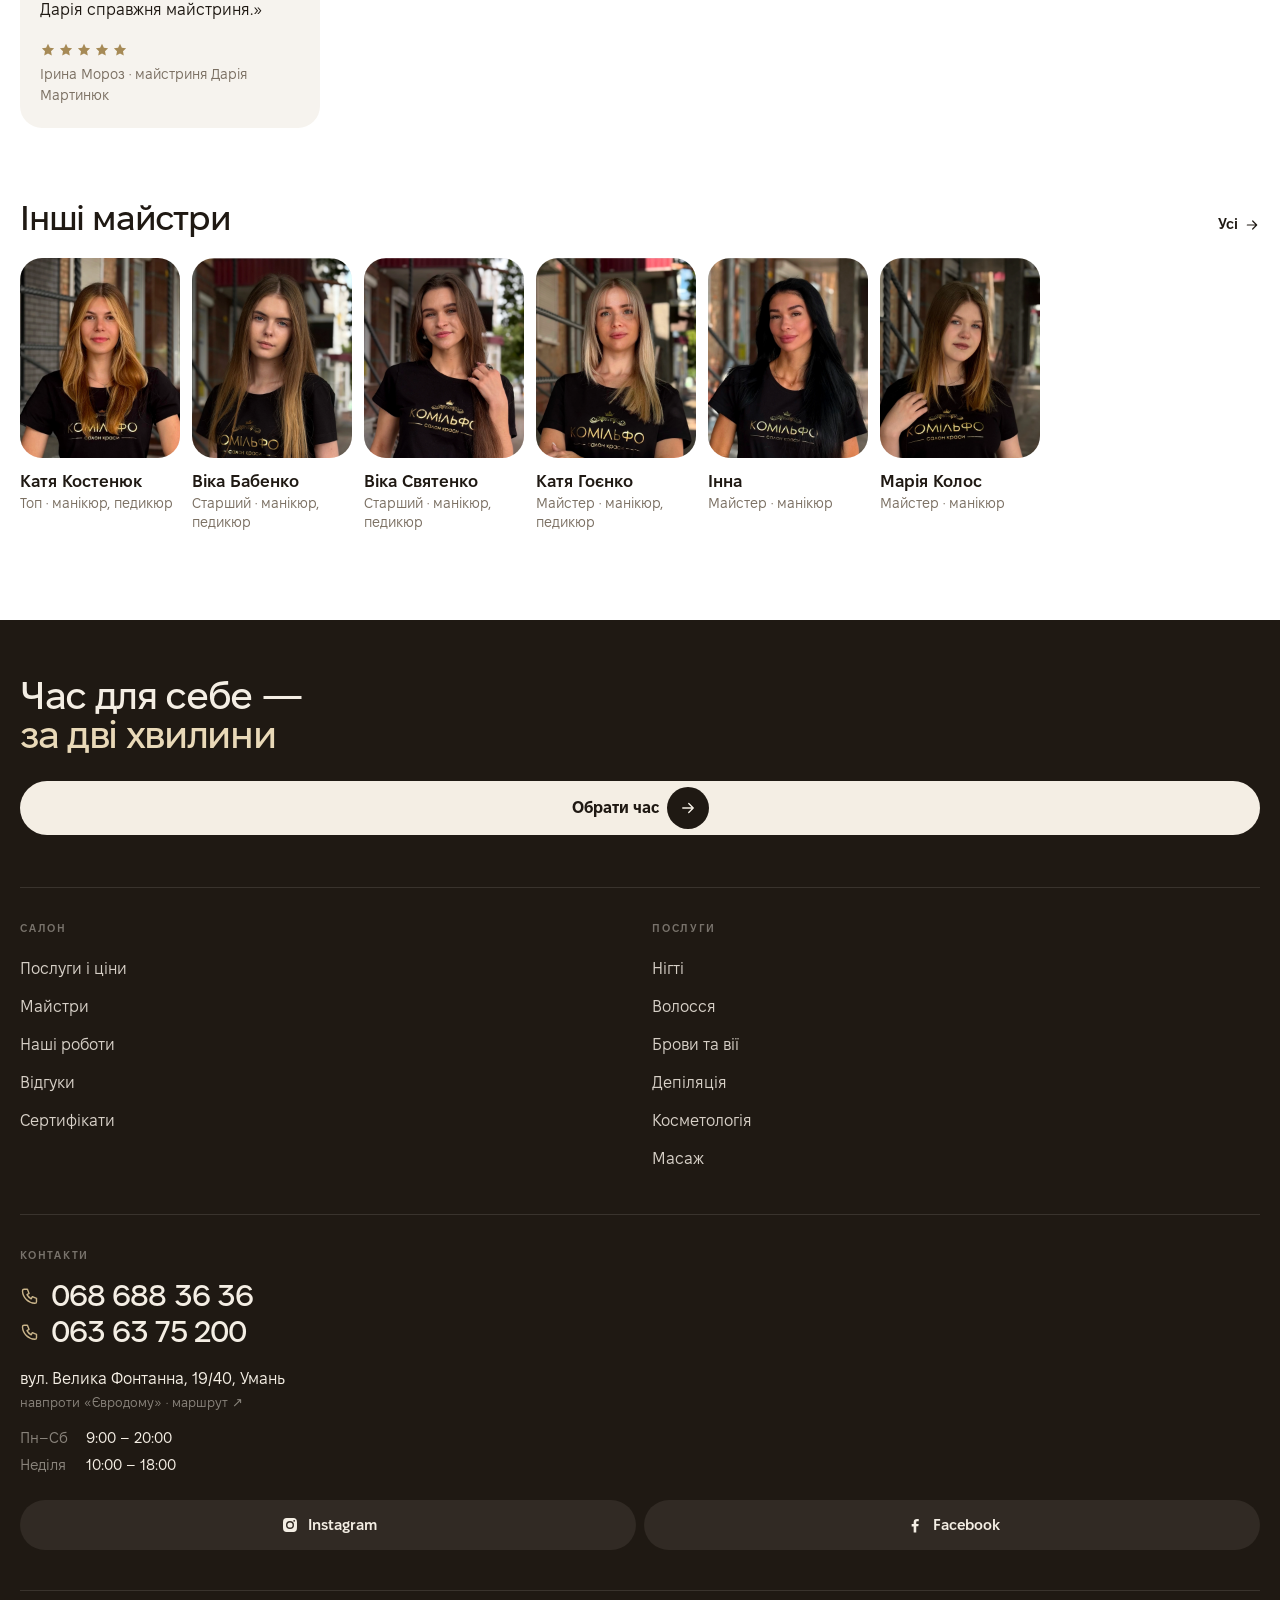
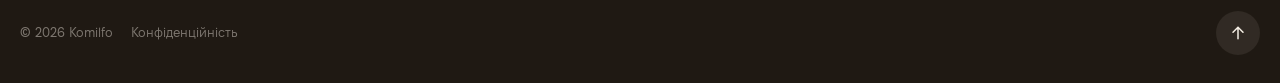
==== commit f04af9fb: "loader v2: reveal + shine + arch exit" ====
--- a/majster-dariia-martyniuk.html
+++ b/majster-dariia-martyniuk.html
@@ -107,14 +107,14 @@
 
 /* hero (variant 1 + deep darkening of variant 3) */
 .hero{position:relative;height:100svh;min-height:600px;max-height:860px;overflow:hidden;background:#2a211a;padding:0}
-.hero img{position:absolute;inset:0;width:100%;height:100%;object-fit:cover;object-position:62% 20%;transform:scale(1.1);transform-origin:62% 28%}
+.hero img{position:absolute;inset:0;width:100%;height:100%;object-fit:cover;object-position:100% 0%;transform:scale(1.1);transform-origin:100% 0%}
 @keyframes kb{from{transform:scale(1.08)}to{transform:scale(1)}}
 .hero:after{content:"";position:absolute;inset:0;background:linear-gradient(to top,rgba(24,18,13,.94) 0%,rgba(24,18,13,.78) 26%,rgba(24,18,13,.34) 46%,rgba(24,18,13,0) 62%),linear-gradient(to bottom,rgba(24,18,13,.38),rgba(24,18,13,0) 18%)}
 .hero .txt{position:absolute;left:0;right:0;bottom:0;z-index:2;padding:0 var(--pad) calc(24px + env(safe-area-inset-bottom));color:#fff}
 .hero .kick{font-size:12px;letter-spacing:.16em;text-transform:uppercase;font-weight:600;color:#E9D9B8}
-.hero h1{font-size:44px;line-height:1;margin-top:12px;letter-spacing:-.04em;text-wrap:balance}
+.hero h1{font-size:clamp(30px,11.2vw,48px);line-height:1;margin-top:12px;letter-spacing:-.04em;white-space:nowrap}
 .hero h1 i{font-style:normal;color:#E9D9B8}
-.hero .meta{display:flex;align-items:center;gap:6px;margin-top:16px;font-size:13px;color:rgba(255,255,255,.74)}
+.hero .meta{display:flex;align-items:center;gap:6px;margin-top:16px;font-size:clamp(10.5px,3.3vw,14px);white-space:nowrap;color:rgba(255,255,255,.74)}
 .hero .meta svg{width:15px;height:15px}
 .hero .txt>*{animation:up .8s var(--ease) both}
 .hero .txt>:nth-child(2){animation-delay:.08s}.hero .txt>:nth-child(3){animation-delay:.16s}.hero .txt>:nth-child(4){animation-delay:.24s}.hero .txt>:nth-child(5){animation-delay:.32s}
@@ -337,7 +337,7 @@
 .js .rv{opacity:0;transform:translateY(22px);transition:opacity .8s var(--ease),transform .8s var(--ease)}
 .js .rv.in{opacity:1;transform:none}
 @media (prefers-reduced-motion:reduce){.menu li a,.mchips,.mbot{transform:none!important;opacity:1!important}*,*:before,*:after{animation:none!important;transition:none!important}.js .rv{opacity:1;transform:none}}
-@media (max-width:359px){:root{--pad:16px}.hero h1{font-size:38px}h2{font-size:30px}.top h1{font-size:38px}.tel{font-size:28px}.facts b{font-size:34px}.score b{font-size:54px}.phero h1{font-size:36px}}
+@media (max-width:359px){:root{--pad:16px}h2{font-size:30px}.top h1{font-size:38px}.tel{font-size:28px}.facts b{font-size:34px}.score b{font-size:54px}.phero h1{font-size:36px}}
 
 /* header book button */
 .hbook{justify-self:end;position:relative;overflow:hidden;display:flex;align-items:center;height:38px;padding:0 15px;margin-right:4px;border-radius:999px;background:var(--fg);color:var(--ivory);font-size:14px;font-weight:600;letter-spacing:-.01em;transition:background .35s,color .35s,transform .2s;-webkit-tap-highlight-color:transparent}
@@ -351,19 +351,28 @@
 
 @media (max-width:340px){.card .row span{font-size:10px}.cert .btn{font-size:14px;padding:0 16px}}
 
-/* page loader */
+/* page loader v2: whole-word mask reveal + one gold shine + arch frame + arch-portal exit */
 .ldr{display:none}
-.ld .ldr{display:grid;place-items:center;position:fixed;inset:0;z-index:100;background:var(--dark);color:var(--ivory);transition:transform .55s cubic-bezier(.32,.72,0,1)}
+.ld .ldr{display:grid;place-items:center;position:fixed;inset:0;z-index:100;color:var(--ivory)}
+.ld .ldr:before{content:"";position:absolute;inset:0;background:var(--dark);clip-path:polygon(evenodd,0 0,100% 0,100% 100%,0 100%,0 0,50% 50%,50% 50%,50% 50%,50% 50%,50% 50%,50% 50%,50% 50%,50% 50%,50% 50%,50% 50%,50% 50%,50% 50%,50% 50%,50% 50%,50% 50%,50% 50%,50% 50%,50% 50%,50% 50%,50% 50%,50% 50%,50% 50%,50% 50%,50% 50%,50% 50%,50% 50%,50% 50%,50% 50%,50% 50%,50% 50%,50% 50%,50% 50%,50% 50%,50% 50%,50% 50%,50% 50%,50% 50%,50% 50%,50% 50%,50% 50%,50% 50%,50% 50%,50% 50%,50% 50%,50% 50%,50% 50%,50% 50%,50% 50%,50% 50%,50% 50%,50% 50%,50% 50%,50% 50%,50% 50%,50% 50%,50% 50%,50% 50%,50% 50%,50% 50%,50% 50%,50% 50%,50% 50%,50% 50%,50% 50%);transition:clip-path .72s cubic-bezier(.7,0,.2,1) .05s;will-change:clip-path}
 .ld:not(.ld-out) body{overflow:hidden}
-.ldc{display:flex;flex-direction:column;align-items:center;text-align:center}
-.ldw{font-family:FixelD,Fixel,sans-serif;font-weight:600;font-style:normal;font-size:clamp(44px,15vw,64px);letter-spacing:0;line-height:1.15;padding:.06em .1em;color:var(--ivory);opacity:0;transform:translateY(8px);filter:blur(6px);animation:ldIn .55s cubic-bezier(.22,1,.36,1) .05s forwards}
-@keyframes ldIn{to{opacity:1;transform:none;filter:blur(0)}}
-.ldl{width:44px;height:1px;margin:14px 0 0;background:var(--gold);transform:scaleX(0);animation:ldBar .6s cubic-bezier(.65,0,.35,1) .15s forwards}
+.lda{position:absolute;left:calc(50% - min(38vw,155px));top:calc(50% - min(38vw,155px));width:min(76vw,310px);height:auto;overflow:visible;fill:none;stroke:var(--gold);stroke-width:.75;-webkit-mask:linear-gradient(#000 55%,transparent 98%);mask:linear-gradient(#000 55%,transparent 98%)}
+.lda path{stroke-dasharray:1 1;stroke-dashoffset:1;animation:ldDraw 1.15s cubic-bezier(.65,0,.35,1) .1s forwards}
+@keyframes ldDraw{to{stroke-dashoffset:0}}
+.ldc{position:relative;display:flex;flex-direction:column;align-items:center;text-align:center}
+.ldw{font-family:FixelD,Fixel,sans-serif;font-weight:600;font-style:normal;font-synthesis:none;font-size:clamp(44px,15vw,64px);line-height:1.15;padding:.06em .12em;letter-spacing:.12em;color:var(--ivory);background:linear-gradient(105deg,var(--ivory) 40%,#E6C88E 46.5%,#FFF7E8 50%,#E6C88E 53.5%,var(--ivory) 60%) 100% 0/300% 100% no-repeat;-webkit-background-clip:text;background-clip:text;-webkit-text-fill-color:transparent;-webkit-mask:linear-gradient(90deg,#000 45%,transparent 55%) 100% 0/240% 100% no-repeat;mask:linear-gradient(90deg,#000 45%,transparent 55%) 100% 0/240% 100% no-repeat;transform:translate(.05em,7px);animation:ldRev .95s cubic-bezier(.22,1,.36,1) .15s forwards,ldTrack 1.1s cubic-bezier(.22,1,.36,1) .15s forwards,ldShine .9s cubic-bezier(.45,.05,.25,1) .6s forwards}
+@keyframes ldRev{to{-webkit-mask-position:0 0;mask-position:0 0}}
+@keyframes ldTrack{to{letter-spacing:.02em;transform:translate(.01em,0)}}
+@keyframes ldShine{to{background-position:0 0}}
+.ldl{width:56px;height:1px;margin:16px 0 0;background:var(--gold);transform:scaleX(0);animation:ldBar .7s cubic-bezier(.65,0,.35,1) .5s forwards}
 @keyframes ldBar{to{transform:none}}
-.lds{margin:14px 0 0;font-size:10.5px;font-weight:500;letter-spacing:.32em;padding-left:.32em;text-transform:uppercase;color:rgba(244,238,228,.55);opacity:0;animation:ldFade .45s cubic-bezier(.22,1,.36,1) .25s forwards}
-@keyframes ldFade{to{opacity:1}}
-.ld-out .ldr{transform:translateY(-100%)}
-.ld-out .ldc{opacity:0;transform:translateY(-12px);transition:opacity .25s cubic-bezier(.4,0,1,1),transform .55s cubic-bezier(.32,.72,0,1)}
+.lds{margin:14px 0 0;font-size:10.5px;font-weight:500;letter-spacing:.5em;padding-left:.32em;text-transform:uppercase;color:rgba(244,238,228,.55);opacity:0;animation:ldSub .8s cubic-bezier(.22,1,.36,1) .7s forwards}
+@keyframes ldSub{to{opacity:1;letter-spacing:.32em}}
+.ld-out .ldr{pointer-events:none}
+.ld-out .ldr:before{clip-path:polygon(evenodd,0 0,100% 0,100% 100%,0 100%,0 0,calc(50% - 64vmax) calc(50% + 57.6vmax),calc(50% - 64vmax) 50%,calc(50% - 63.91vmax) calc(50% - 3.35vmax),calc(50% - 63.65vmax) calc(50% - 6.69vmax),calc(50% - 63.21vmax) calc(50% - 10.01vmax),calc(50% - 62.6vmax) calc(50% - 13.31vmax),calc(50% - 61.82vmax) calc(50% - 16.56vmax),calc(50% - 60.87vmax) calc(50% - 19.78vmax),calc(50% - 59.75vmax) calc(50% - 22.94vmax),calc(50% - 58.47vmax) calc(50% - 26.03vmax),calc(50% - 57.02vmax) calc(50% - 29.06vmax),calc(50% - 55.43vmax) calc(50% - 32vmax),calc(50% - 53.67vmax) calc(50% - 34.86vmax),calc(50% - 51.78vmax) calc(50% - 37.62vmax),calc(50% - 49.74vmax) calc(50% - 40.28vmax),calc(50% - 47.56vmax) calc(50% - 42.82vmax),calc(50% - 45.25vmax) calc(50% - 45.25vmax),calc(50% - 42.82vmax) calc(50% - 47.56vmax),calc(50% - 40.28vmax) calc(50% - 49.74vmax),calc(50% - 37.62vmax) calc(50% - 51.78vmax),calc(50% - 34.86vmax) calc(50% - 53.67vmax),calc(50% - 32vmax) calc(50% - 55.43vmax),calc(50% - 29.06vmax) calc(50% - 57.02vmax),calc(50% - 26.03vmax) calc(50% - 58.47vmax),calc(50% - 22.94vmax) calc(50% - 59.75vmax),calc(50% - 19.78vmax) calc(50% - 60.87vmax),calc(50% - 16.56vmax) calc(50% - 61.82vmax),calc(50% - 13.31vmax) calc(50% - 62.6vmax),calc(50% - 10.01vmax) calc(50% - 63.21vmax),calc(50% - 6.69vmax) calc(50% - 63.65vmax),calc(50% - 3.35vmax) calc(50% - 63.91vmax),50% calc(50% - 64vmax),calc(50% + 3.35vmax) calc(50% - 63.91vmax),calc(50% + 6.69vmax) calc(50% - 63.65vmax),calc(50% + 10.01vmax) calc(50% - 63.21vmax),calc(50% + 13.31vmax) calc(50% - 62.6vmax),calc(50% + 16.56vmax) calc(50% - 61.82vmax),calc(50% + 19.78vmax) calc(50% - 60.87vmax),calc(50% + 22.94vmax) calc(50% - 59.75vmax),calc(50% + 26.03vmax) calc(50% - 58.47vmax),calc(50% + 29.06vmax) calc(50% - 57.02vmax),calc(50% + 32vmax) calc(50% - 55.43vmax),calc(50% + 34.86vmax) calc(50% - 53.67vmax),calc(50% + 37.62vmax) calc(50% - 51.78vmax),calc(50% + 40.28vmax) calc(50% - 49.74vmax),calc(50% + 42.82vmax) calc(50% - 47.56vmax),calc(50% + 45.25vmax) calc(50% - 45.25vmax),calc(50% + 47.56vmax) calc(50% - 42.82vmax),calc(50% + 49.74vmax) calc(50% - 40.28vmax),calc(50% + 51.78vmax) calc(50% - 37.62vmax),calc(50% + 53.67vmax) calc(50% - 34.86vmax),calc(50% + 55.43vmax) calc(50% - 32vmax),calc(50% + 57.02vmax) calc(50% - 29.06vmax),calc(50% + 58.47vmax) calc(50% - 26.03vmax),calc(50% + 59.75vmax) calc(50% - 22.94vmax),calc(50% + 60.87vmax) calc(50% - 19.78vmax),calc(50% + 61.82vmax) calc(50% - 16.56vmax),calc(50% + 62.6vmax) calc(50% - 13.31vmax),calc(50% + 63.21vmax) calc(50% - 10.01vmax),calc(50% + 63.65vmax) calc(50% - 6.69vmax),calc(50% + 63.91vmax) calc(50% - 3.35vmax),calc(50% + 64vmax) 50%,calc(50% + 64vmax) calc(50% + 57.6vmax),calc(50% - 64vmax) calc(50% + 57.6vmax))}
+.ld-out .ldc{opacity:0;transform:translateY(-16px);transition:opacity .3s cubic-bezier(.4,0,1,1),transform .6s cubic-bezier(.32,.72,0,1)}
+.ld-out .lda{opacity:0;transform:scale(1.06);transition:opacity .35s cubic-bezier(.4,0,1,1),transform .7s cubic-bezier(.32,.72,0,1)}
+@media (prefers-reduced-motion:reduce){.ldw,.ldl,.lds,.lda path{animation:none}.ldw{-webkit-mask:none;mask:none;transform:none;letter-spacing:.02em;background:none;-webkit-text-fill-color:currentColor}.ldl{transform:none}.lds{opacity:1;letter-spacing:.32em}.lda path{stroke-dashoffset:0}.ld .ldr{transition:opacity .25s cubic-bezier(.22,1,.36,1)}.ld .ldr:before,.ld-out .ldc,.ld-out .lda{transition:none}.ld-out .ldr{opacity:0}.ld-out .ldr:before{clip-path:none}.ld-out .ldc,.ld-out .lda{opacity:1;transform:none}}
 /* hero entrance after loader */
 .ld:not(.ld-out) .phero img{animation-play-state:paused}
 .ld .hero .txt>*,.ld .hdr{opacity:0;transform:translateY(18px)}
@@ -372,7 +381,7 @@
 </style>
 </head>
 <body class="p-over">
-<div class="ldr" aria-hidden="true"><div class="ldc"><div class="ldw">Komilfo</div><i class="ldl"></i><p class="lds">салон краси · Умань</p></div></div>
+<div class="ldr" aria-hidden="true"><svg class="lda" viewBox="0 0 200 190"><path pathLength="1" d="M100 1A99 99 0 0 0 1 100V189"/><path pathLength="1" d="M100 1A99 99 0 0 1 199 100V189"/></svg><div class="ldc"><div class="ldw">Komilfo</div><i class="ldl"></i><p class="lds">салон краси · Умань</p></div></div>
 <svg width="0" height="0" style="position:absolute" aria-hidden="true">
 <symbol id="arr" viewBox="0 0 24 24" fill="none" stroke="currentColor" stroke-width="1.8" stroke-linecap="round" stroke-linejoin="round"><path d="M5 12h14M13 6l6 6-6 6"/></symbol>
 <symbol id="back" viewBox="0 0 24 24" fill="none" stroke="currentColor" stroke-width="1.8" stroke-linecap="round" stroke-linejoin="round"><path d="M15 6l-6 6 6 6"/></symbol>
@@ -463,7 +472,7 @@
 const R=d.documentElement;
 if(R.classList.contains('ld')){const t0=performance.now();let done=false;
  const out=()=>{if(done)return;done=true;scrollTo(0,0);R.classList.add('ld-out');try{sessionStorage.setItem('kf-in','1')}catch(e){}setTimeout(()=>R.classList.remove('ld','ld-out'),1250)};
- const go=()=>setTimeout(out,Math.max(0,850-(performance.now()-t0)));
+ const go=()=>setTimeout(out,Math.max(0,1500-(performance.now()-t0)));
  if(d.readyState==='complete')go();else addEventListener('load',go);setTimeout(out,3500);}
 /* open now? Kyiv time */
 const k=new Date(new Date().toLocaleString('en-US',{timeZone:'Europe/Kyiv'})),hh=k.getHours()+k.getMinutes()/60,wd=k.getDay();
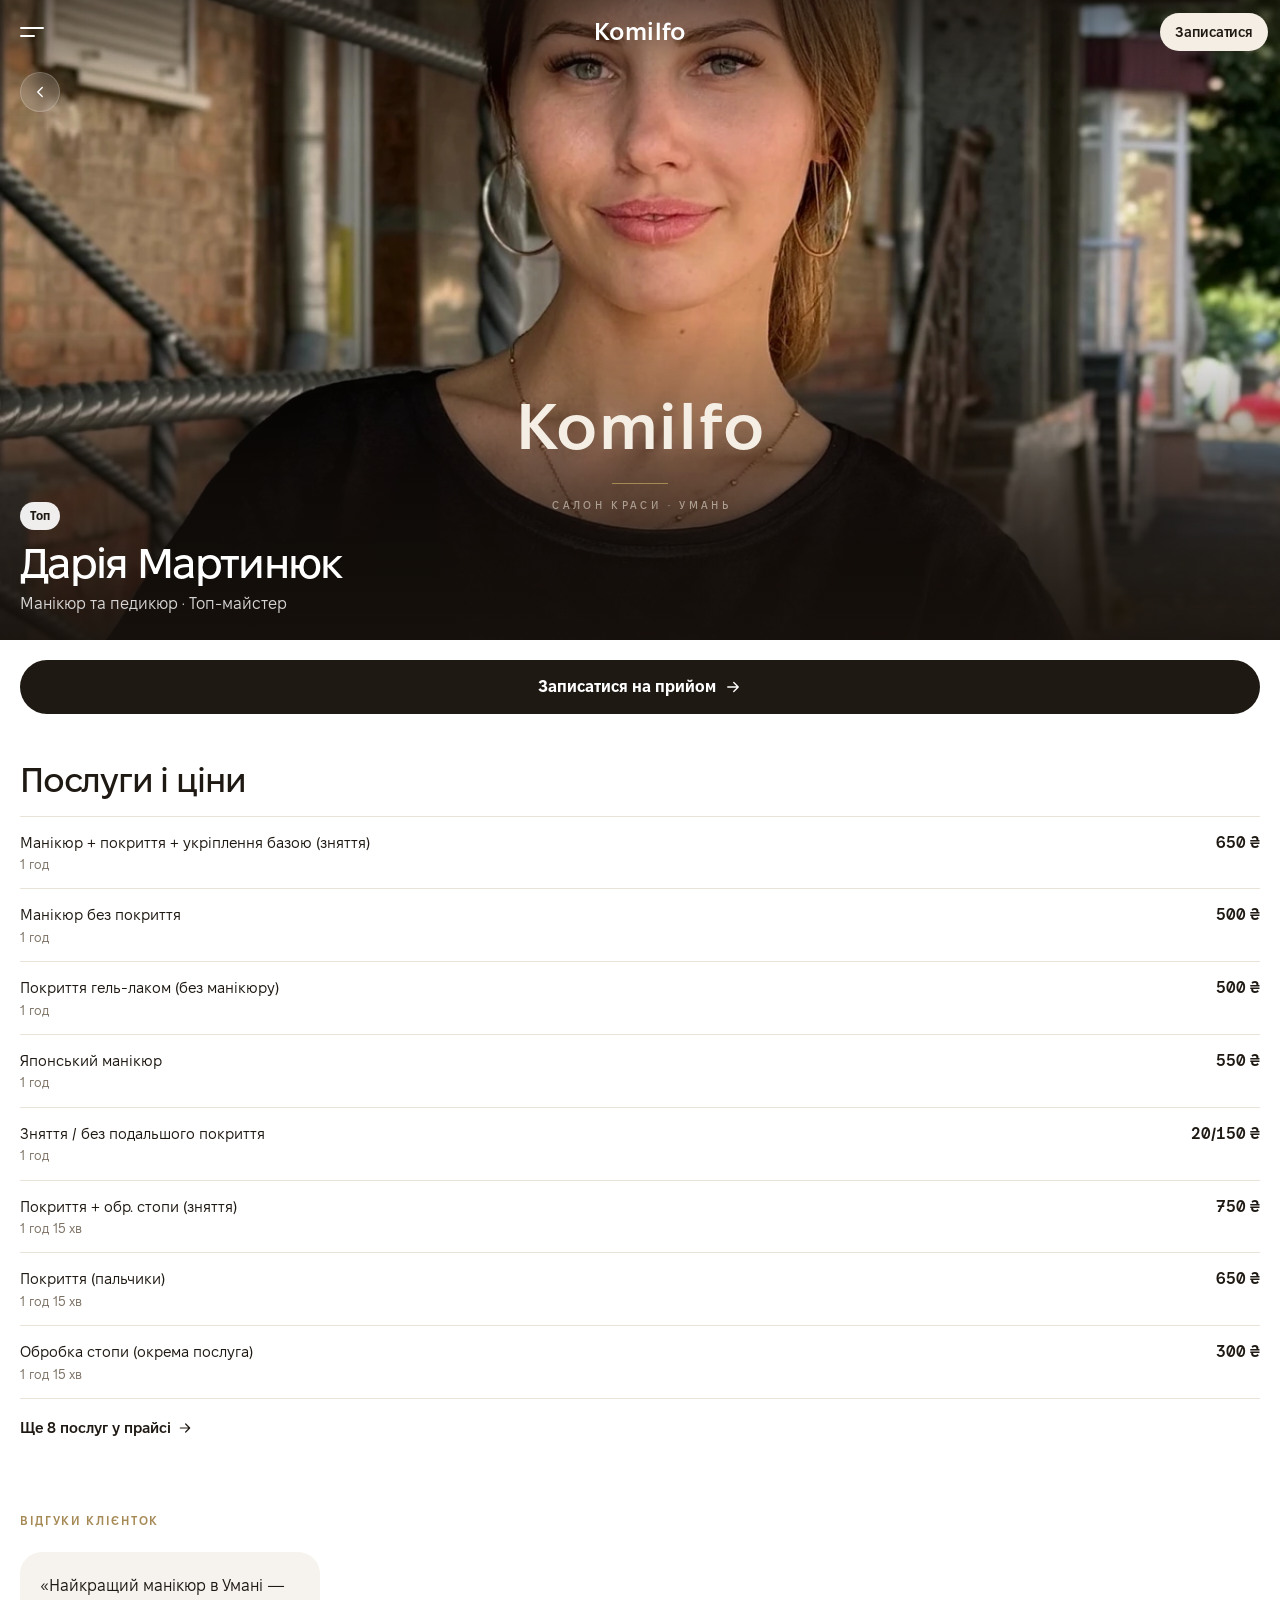
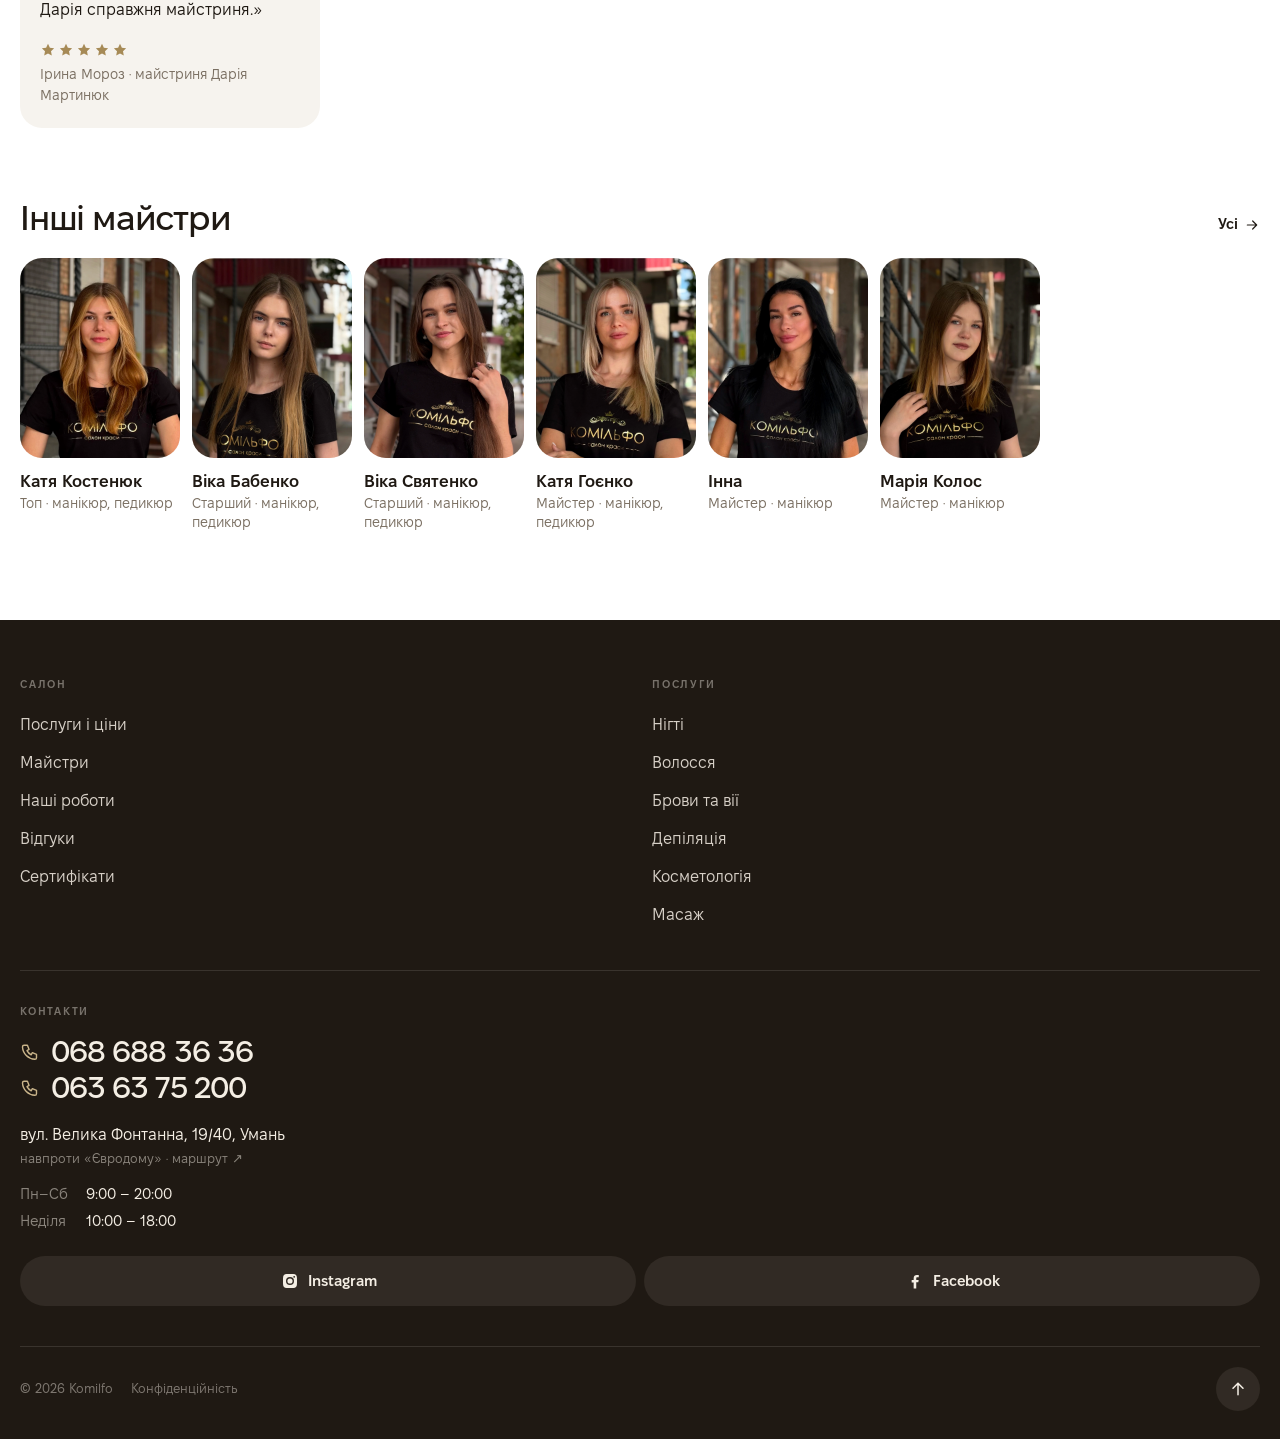
==== commit 42ac2074: "about: 4:3 photo, counters, gold dividers; footer: drop 'Час для себе' cta" ====
--- a/majster-dariia-martyniuk.html
+++ b/majster-dariia-martyniuk.html
@@ -205,12 +205,21 @@
 
 /* about */
 .about .big{font-family:FixelD,Fixel,sans-serif;font-weight:500;font-size:28px;line-height:1.2;letter-spacing:-.03em;margin-top:12px;text-wrap:pretty}
-.about .big em{font-style:normal;color:var(--mute)}
-.about .pic{margin:28px var(--pad) 0;border-radius:var(--r);overflow:hidden;aspect-ratio:4/5}
-.about .pic img{width:100%;height:100%;object-fit:cover}
-.facts{display:flex;justify-content:space-between;gap:12px;padding:28px var(--pad) 0}
-.facts b{display:block;font-family:FixelD,Fixel,sans-serif;font-weight:500;font-size:40px;line-height:1;letter-spacing:-.04em}
-.facts small{font-size:13px;color:var(--mute)}
+.about .big em{font-style:normal;color:var(--gold)}
+.about .pic{position:relative;margin:28px var(--pad) 0;border-radius:var(--r);overflow:hidden;aspect-ratio:4/3}
+.about .pic img{width:100%;height:100%;object-fit:cover;display:block}
+.about .ptag{position:absolute;left:12px;bottom:12px;font-size:12px;font-weight:500;color:var(--fg);background:rgba(255,255,255,.88);-webkit-backdrop-filter:blur(8px);backdrop-filter:blur(8px);border-radius:999px;padding:6px 11px;white-space:nowrap}
+.js .about .pic.rv{opacity:1;transform:none;clip-path:inset(10% 6% 10% 6% round var(--r));transition:clip-path 1s var(--ease)}
+.js .about .pic.rv img{transform:scale(1.08);transition:transform 1.2s var(--ease)}
+.js .about .pic.rv .ptag{opacity:0;transform:translateY(6px);transition:opacity .5s .6s var(--ease),transform .5s .6s var(--ease)}
+.js .about .pic.rv.in{clip-path:inset(0 0 0 0 round var(--r))}
+.js .about .pic.rv.in img{transform:none}
+.js .about .pic.rv.in .ptag{opacity:1;transform:none}
+.facts{display:grid;grid-template-columns:repeat(3,1fr);padding:28px var(--pad) 0}
+.facts>div{padding:0 12px;border-left:1px solid rgba(166,138,86,.45)}
+.facts>div:first-child{padding-left:0;border-left:0}
+.facts b{display:block;font-family:FixelD,Fixel,sans-serif;font-weight:500;font-size:40px;line-height:1;letter-spacing:-.04em;white-space:nowrap}
+.facts small{display:block;margin-top:6px;font-size:13px;color:var(--mute)}
 
 /* certificate */
 .cert{margin:0 var(--pad);background:var(--soft);border-radius:28px;padding:32px 22px 24px;overflow:hidden}
@@ -249,6 +258,7 @@
 .fcta h2 i{font-style:normal;color:#E9D9B8}
 .fcta .mcta{margin-top:26px}
 .fcols{display:grid;grid-template-columns:1fr 1fr;gap:24px;margin-top:52px;padding-top:32px;border-top:1px solid rgba(244,238,228,.12)}
+.foot>.fcols:first-child{margin-top:0;padding-top:0;border-top:0}
 .fcol a{display:block;padding:7px 0;font-size:16px;color:rgba(244,238,228,.86);transition:color .2s}
 .fcol a:active{color:#E9D9B8}
 .fcon{margin-top:36px;padding-top:32px;border-top:1px solid rgba(244,238,228,.12)}
@@ -336,8 +346,8 @@
 /* reveal */
 .js .rv{opacity:0;transform:translateY(22px);transition:opacity .8s var(--ease),transform .8s var(--ease)}
 .js .rv.in{opacity:1;transform:none}
-@media (prefers-reduced-motion:reduce){.menu li a,.mchips,.mbot{transform:none!important;opacity:1!important}*,*:before,*:after{animation:none!important;transition:none!important}.js .rv{opacity:1;transform:none}}
-@media (max-width:359px){:root{--pad:16px}h2{font-size:30px}.top h1{font-size:38px}.tel{font-size:28px}.facts b{font-size:34px}.score b{font-size:54px}.phero h1{font-size:36px}}
+@media (prefers-reduced-motion:reduce){.menu li a,.mchips,.mbot{transform:none!important;opacity:1!important}*,*:before,*:after{animation:none!important;transition:none!important}.js .rv{opacity:1;transform:none}.js .about .pic.rv{clip-path:none}.js .about .pic.rv img,.js .about .pic.rv .ptag{transform:none;opacity:1}}
+@media (max-width:359px){:root{--pad:16px}h2{font-size:30px}.top h1{font-size:38px}.tel{font-size:28px}.facts b{font-size:32px}.facts>div{padding:0 8px}.about .ptag{font-size:11px}.score b{font-size:54px}.phero h1{font-size:36px}}
 
 /* header book button */
 .hbook{justify-self:end;position:relative;overflow:hidden;display:flex;align-items:center;height:38px;padding:0 15px;margin-right:4px;border-radius:999px;background:var(--fg);color:var(--ivory);font-size:14px;font-weight:600;letter-spacing:-.01em;transition:background .35s,color .35s,transform .2s;-webkit-tap-highlight-color:transparent}
@@ -435,10 +445,6 @@
 
 </main>
 <footer class="foot">
-  <div class="fcta rv">
-    <h2>Час для себе —<br><i>за дві хвилини</i></h2>
-    <a class="btn mcta" href="zapis.html"><span>Обрати час</span><svg><use href="#arr"/></svg></a>
-  </div>
   <div class="fcols">
     <div class="fcol"><h4>Салон</h4><a href="poslugy.html">Послуги і ціни</a><a href="majstry.html">Майстри</a><a href="index.html#works">Наші роботи</a><a href="index.html#reviews">Відгуки</a><a href="index.html#cert">Сертифікати</a></div>
     <div class="fcol"><h4>Послуги</h4><a href="poslugy.html#nihti">Нігті</a><a href="poslugy.html#volossia">Волосся</a><a href="poslugy.html#brovy">Брови та вії</a><a href="poslugy.html#depiliatsiia">Депіляція</a><a href="poslugy.html#kosmetolohiia">Косметологія</a><a href="poslugy.html#masazh">Масаж</a></div>
@@ -480,7 +486,12 @@
 if(mo){mo.classList.toggle('on',op);mo.querySelector('span').textContent=op?`Відчинено до ${o2}:00`:`Зачинено · відкриємось о ${(hh>=o2?(wd===6?10:9):o1)}:00`;}
 if(matchMedia('(prefers-reduced-motion: no-preference)').matches){
  const io=new IntersectionObserver(es=>es.forEach(e=>{if(e.isIntersecting){e.target.classList.add('in');io.unobserve(e.target)}}),{threshold:.15});
- d.querySelectorAll('.rv').forEach(el=>io.observe(el));} else d.querySelectorAll('.rv').forEach(el=>el.classList.add('in'));
+ d.querySelectorAll('.rv').forEach(el=>io.observe(el));
+ const fx=d.querySelector('.facts');if(fx){const bs=[...fx.querySelectorAll('b[data-n]')];bs.forEach(b=>b.textContent='0');
+  const fo=new IntersectionObserver(es=>{if(!es[0].isIntersecting)return;fo.disconnect();const t0=performance.now();
+   const f=t=>{const k=Math.min(1,(t-t0)/1100),e=1-Math.pow(1-k,3);bs.forEach(b=>{const n=+b.dataset.n;b.textContent=Math.round(n*e)+(k===1&&b.dataset.s?b.dataset.s:'')});if(k<1)requestAnimationFrame(f)};
+   setTimeout(()=>requestAnimationFrame(f),250)},{threshold:.5});fo.observe(fx)}
+} else d.querySelectorAll('.rv').forEach(el=>el.classList.add('in'));
 addEventListener('load',()=>{if(location.hash.length<2)scrollTo(0,0);else if(location.hash.length>1){const t=d.getElementById(location.hash.slice(1));if(t)t.scrollIntoView({behavior:'instant'})}});
 })();
 </script>
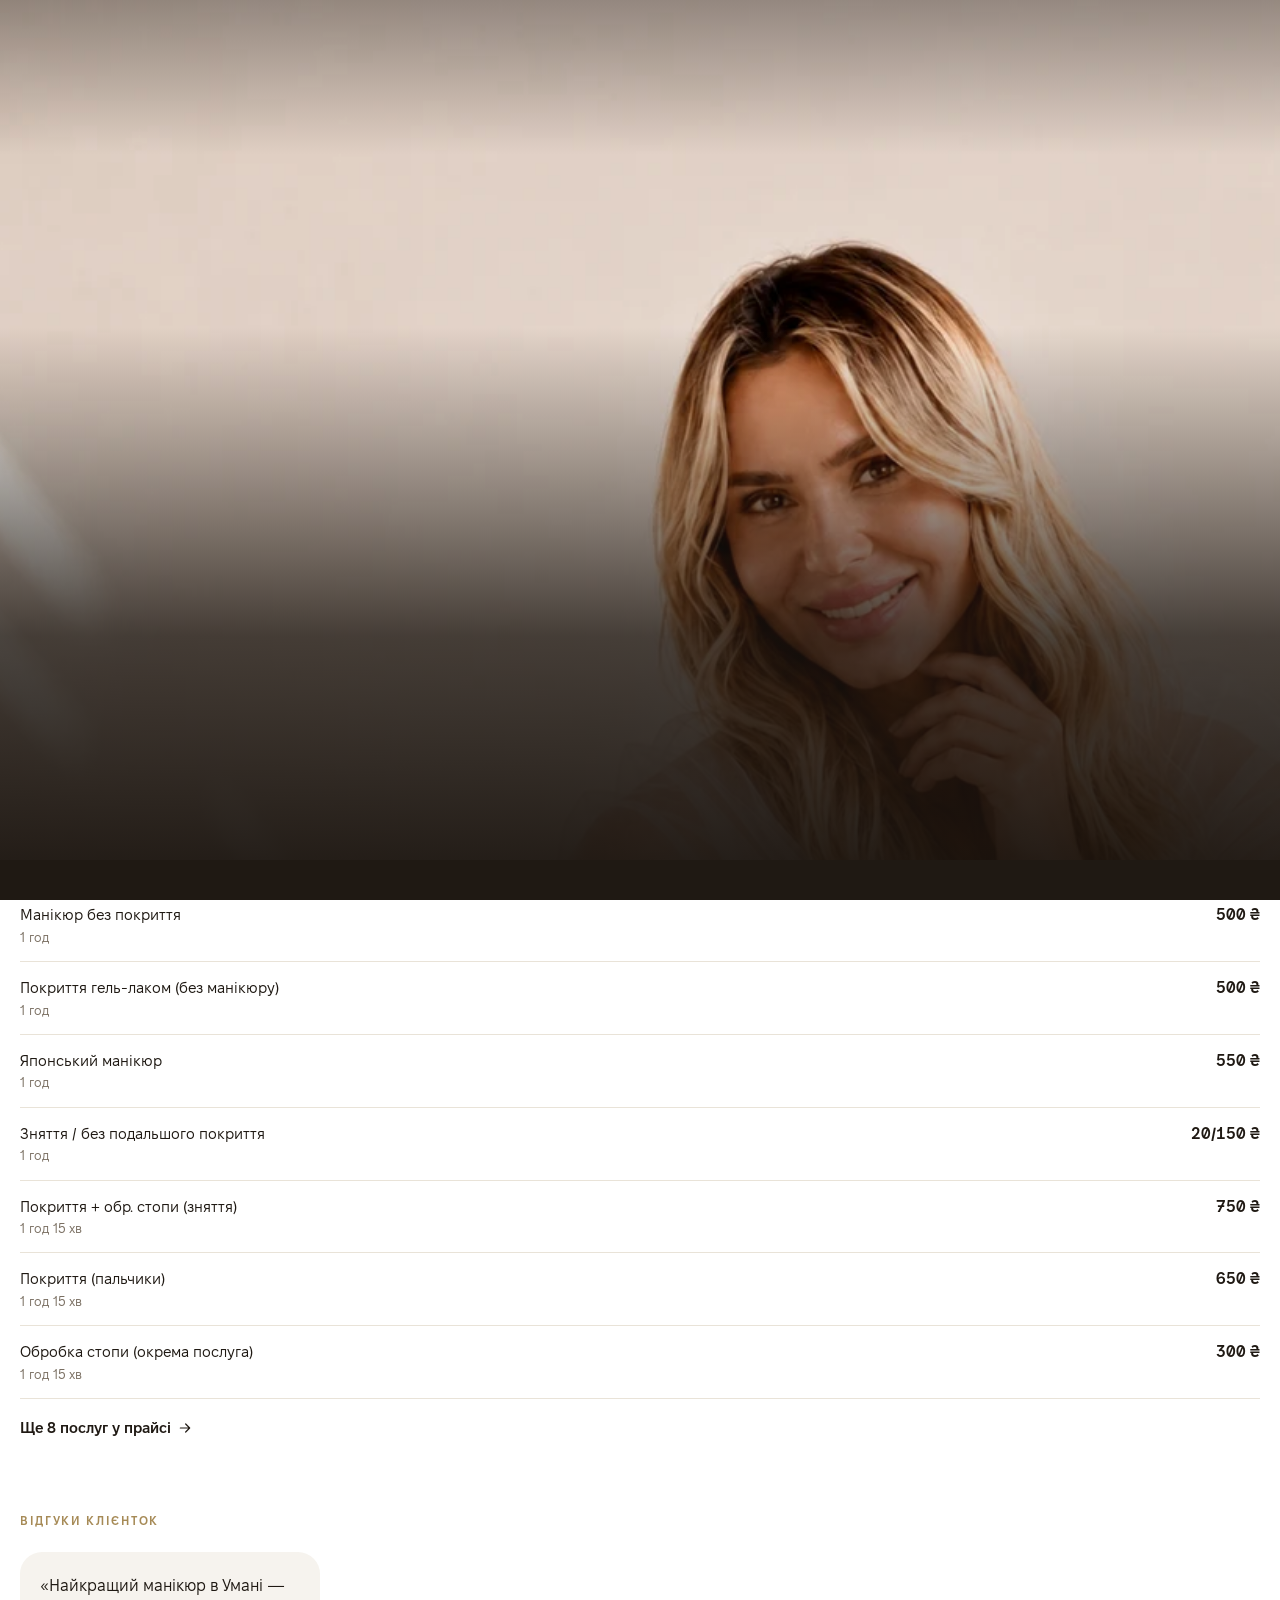
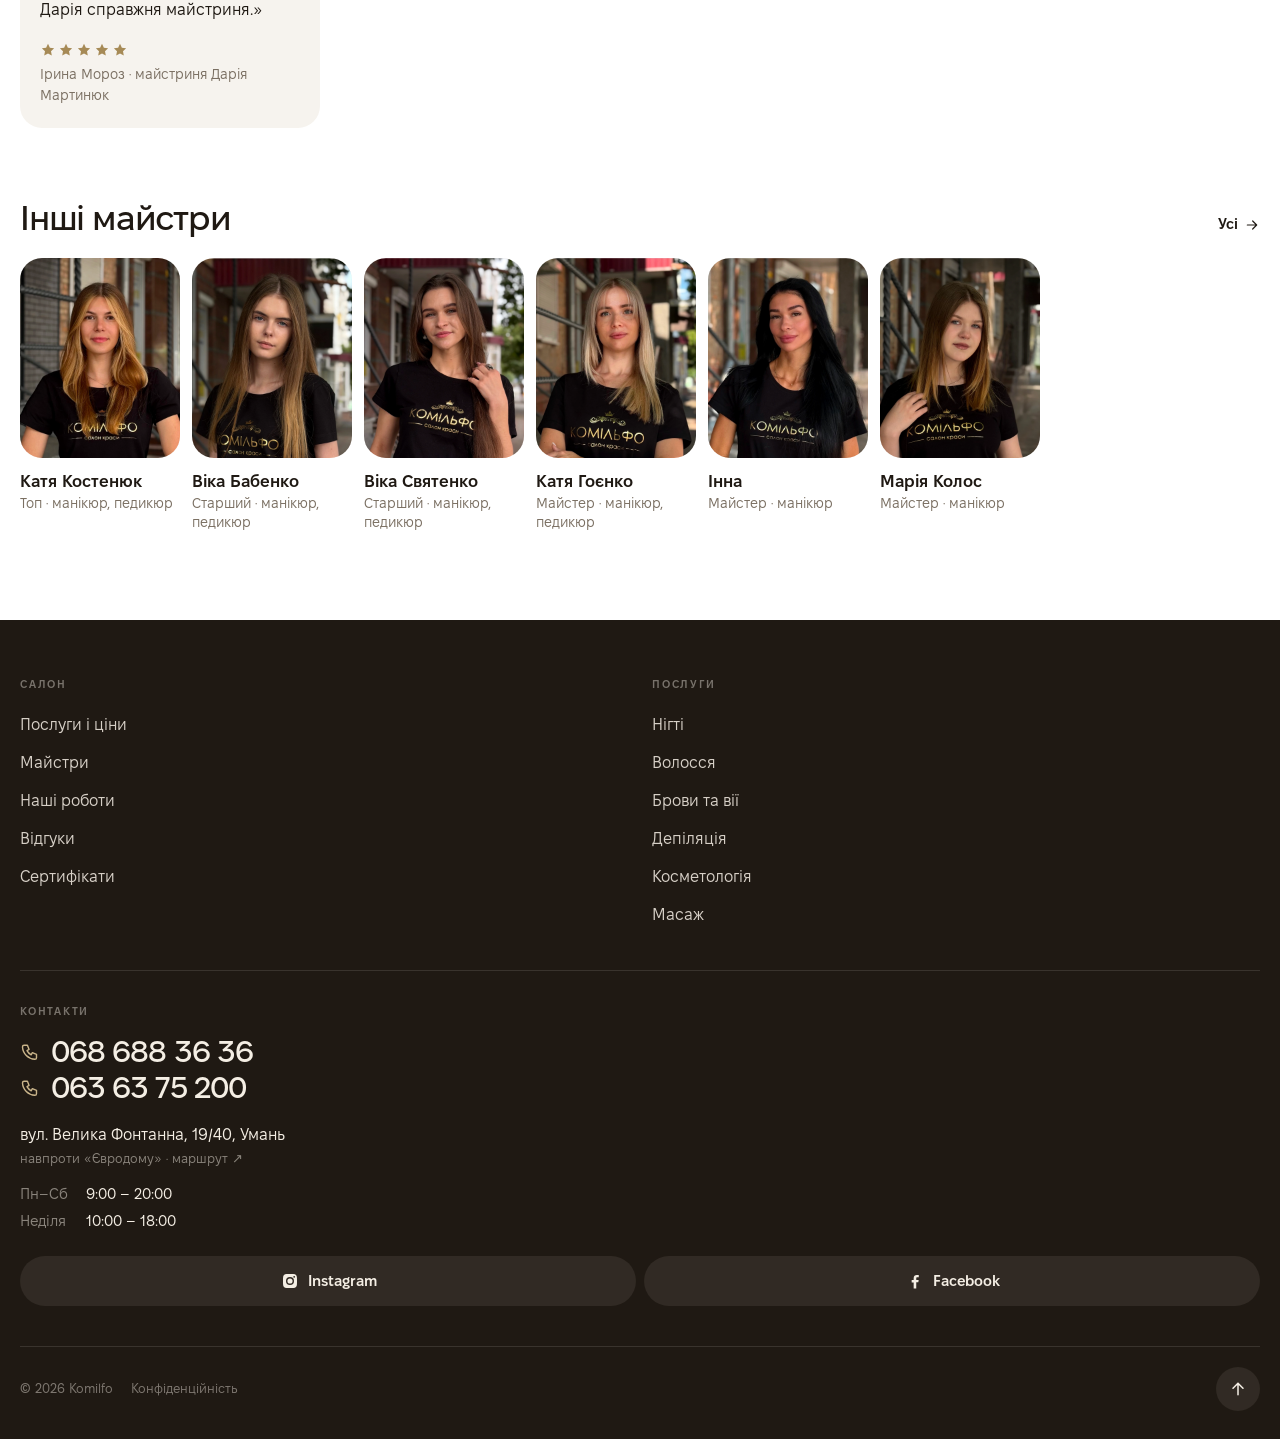
==== commit d6a33088: "loader v3: works flip in arch -> arch opens into hero" ====
--- a/majster-dariia-martyniuk.html
+++ b/majster-dariia-martyniuk.html
@@ -10,7 +10,7 @@
 if('scrollRestoration' in history)history.scrollRestoration='manual';
 let nt='navigate';try{nt=performance.getEntriesByType('navigation')[0].type}catch(e){}
 let seen=false;try{seen=sessionStorage.getItem('kf-in')==='1'}catch(e){}
-if((nt==='reload'||!seen)&&!matchMedia('(prefers-reduced-motion: reduce)').matches)h.classList.add('ld');
+if((nt==='reload'||!seen)&&!matchMedia('(prefers-reduced-motion: reduce)').matches){h.classList.add('ld');h.style.background='#1F1913'}
 if(nt==='reload'&&location.hash)history.replaceState(null,'',location.pathname+location.search);
 })()</script>
 <style>@font-face{font-family:Fixel;src:url(a/f/FixelText-Regular.woff2) format("woff2");font-weight:400;font-display:swap}
@@ -361,37 +361,44 @@
 
 @media (max-width:340px){.card .row span{font-size:10px}.cert .btn{font-size:14px;padding:0 16px}}
 
-/* page loader v2: whole-word mask reveal + one gold shine + arch frame + arch-portal exit */
+/* page loader v3: works flip inside an arch → arch opens into the hero (seamless) */
 .ldr{display:none}
-.ld .ldr{display:grid;place-items:center;position:fixed;inset:0;z-index:100;color:var(--ivory)}
-.ld .ldr:before{content:"";position:absolute;inset:0;background:var(--dark);clip-path:polygon(evenodd,0 0,100% 0,100% 100%,0 100%,0 0,50% 50%,50% 50%,50% 50%,50% 50%,50% 50%,50% 50%,50% 50%,50% 50%,50% 50%,50% 50%,50% 50%,50% 50%,50% 50%,50% 50%,50% 50%,50% 50%,50% 50%,50% 50%,50% 50%,50% 50%,50% 50%,50% 50%,50% 50%,50% 50%,50% 50%,50% 50%,50% 50%,50% 50%,50% 50%,50% 50%,50% 50%,50% 50%,50% 50%,50% 50%,50% 50%,50% 50%,50% 50%,50% 50%,50% 50%,50% 50%,50% 50%,50% 50%,50% 50%,50% 50%,50% 50%,50% 50%,50% 50%,50% 50%,50% 50%,50% 50%,50% 50%,50% 50%,50% 50%,50% 50%,50% 50%,50% 50%,50% 50%,50% 50%,50% 50%,50% 50%,50% 50%,50% 50%,50% 50%,50% 50%);transition:clip-path .72s cubic-bezier(.7,0,.2,1) .05s;will-change:clip-path}
-.ld:not(.ld-out) body{overflow:hidden}
-.lda{position:absolute;left:calc(50% - min(38vw,155px));top:calc(50% - min(38vw,155px));width:min(76vw,310px);height:auto;overflow:visible;fill:none;stroke:var(--gold);stroke-width:.75;-webkit-mask:linear-gradient(#000 55%,transparent 98%);mask:linear-gradient(#000 55%,transparent 98%)}
-.lda path{stroke-dasharray:1 1;stroke-dashoffset:1;animation:ldDraw 1.15s cubic-bezier(.65,0,.35,1) .1s forwards}
-@keyframes ldDraw{to{stroke-dashoffset:0}}
-.ldc{position:relative;display:flex;flex-direction:column;align-items:center;text-align:center}
-.ldw{font-family:FixelD,Fixel,sans-serif;font-weight:600;font-style:normal;font-synthesis:none;font-size:clamp(44px,15vw,64px);line-height:1.15;padding:.06em .12em;letter-spacing:.12em;color:var(--ivory);background:linear-gradient(105deg,var(--ivory) 40%,#E6C88E 46.5%,#FFF7E8 50%,#E6C88E 53.5%,var(--ivory) 60%) 100% 0/300% 100% no-repeat;-webkit-background-clip:text;background-clip:text;-webkit-text-fill-color:transparent;-webkit-mask:linear-gradient(90deg,#000 45%,transparent 55%) 100% 0/240% 100% no-repeat;mask:linear-gradient(90deg,#000 45%,transparent 55%) 100% 0/240% 100% no-repeat;transform:translate(.05em,7px);animation:ldRev .95s cubic-bezier(.22,1,.36,1) .15s forwards,ldTrack 1.1s cubic-bezier(.22,1,.36,1) .15s forwards,ldShine .9s cubic-bezier(.45,.05,.25,1) .6s forwards}
-@keyframes ldRev{to{-webkit-mask-position:0 0;mask-position:0 0}}
-@keyframes ldTrack{to{letter-spacing:.02em;transform:translate(.01em,0)}}
-@keyframes ldShine{to{background-position:0 0}}
-.ldl{width:56px;height:1px;margin:16px 0 0;background:var(--gold);transform:scaleX(0);animation:ldBar .7s cubic-bezier(.65,0,.35,1) .5s forwards}
-@keyframes ldBar{to{transform:none}}
-.lds{margin:14px 0 0;font-size:10.5px;font-weight:500;letter-spacing:.5em;padding-left:.32em;text-transform:uppercase;color:rgba(244,238,228,.55);opacity:0;animation:ldSub .8s cubic-bezier(.22,1,.36,1) .7s forwards}
-@keyframes ldSub{to{opacity:1;letter-spacing:.32em}}
+.ld .ldr{display:block;position:fixed;inset:0;z-index:100;background:var(--dark);color:var(--ivory);overflow:hidden}
+.ld:not(.ld-end) body{overflow:hidden}
+.lbx{position:absolute;left:0;top:0;width:100%;height:clamp(600px,100svh,860px);--aw:min(54vw,230px);--ah:calc(var(--aw)*1.38);--ay:calc(50% - var(--ah)/2 - 22px)}
+.lgw{position:absolute;inset:0;overflow:hidden;clip-path:inset(calc(var(--ay) + var(--ah)) calc(50% - var(--aw)/2) calc(100% - var(--ay) - var(--ah)) calc(50% - var(--aw)/2) round calc(var(--aw)/2) calc(var(--aw)/2) 0 0);will-change:clip-path}
+.lgh{position:absolute;inset:0}
+.lgh img{position:absolute;inset:0;width:100%;height:100%;object-fit:cover;object-position:100% 0%;transform:scale(1.24);transform-origin:100% 0%}
+.lgh:after{content:"";position:absolute;inset:0;opacity:0;background:linear-gradient(to top,rgba(24,18,13,.94) 0%,rgba(24,18,13,.78) 26%,rgba(24,18,13,.34) 46%,rgba(24,18,13,0) 62%),linear-gradient(to bottom,rgba(24,18,13,.38),rgba(24,18,13,0) 18%)}
+.lga{position:absolute;left:calc(50% - var(--aw)/2);top:var(--ay);width:var(--aw);height:var(--ah);background:var(--dark)}
+.lga img{position:absolute;inset:0;width:100%;height:100%;object-fit:cover;opacity:0;transform:scale(1.14)}
+.lga img.on{opacity:1;transform:scale(1);transition:transform .7s var(--ease)}
+.lh .lga{opacity:0;transition:opacity .22s}
+.lk{position:absolute;left:0;right:0;top:calc(var(--ay) - 34px);text-align:center;font-size:10.5px;font-weight:500;letter-spacing:.42em;padding-left:.42em;text-transform:uppercase;color:rgba(244,238,228,.55);opacity:0;transform:translateY(8px)}
+.lcap{position:absolute;left:calc(50% - var(--aw)/2);width:var(--aw);top:calc(var(--ay) + var(--ah) + 22px);display:flex;justify-content:space-between;align-items:baseline;opacity:0;transform:translateY(8px)}
+.lcap:before{content:"";position:absolute;left:0;right:0;top:-11px;height:1px;background:rgba(244,238,228,.14)}
+.lcap:after{content:"";position:absolute;left:0;right:0;top:-11px;height:1px;background:#C9A96E;transform-origin:0 50%;transform:scaleX(var(--p,0))}
+.lnm{font-family:FixelD,Fixel,sans-serif;font-weight:600;font-size:21px;line-height:1;letter-spacing:.04em}
+.lcnt{font-size:12px;font-weight:500;letter-spacing:.14em;font-variant-numeric:tabular-nums;color:#E9D9B8}
+.ld-go .lgw{clip-path:inset(var(--ay) calc(50% - var(--aw)/2) calc(100% - var(--ay) - var(--ah)) calc(50% - var(--aw)/2) round calc(var(--aw)/2) calc(var(--aw)/2) 0 0);transition:clip-path .85s cubic-bezier(.65,0,.35,1)}
+.ld-go .lk,.ld-go .lcap{opacity:1;transform:none;transition:opacity .6s .25s var(--ease),transform .8s .25s var(--ease)}
 .ld-out .ldr{pointer-events:none}
-.ld-out .ldr:before{clip-path:polygon(evenodd,0 0,100% 0,100% 100%,0 100%,0 0,calc(50% - 64vmax) calc(50% + 57.6vmax),calc(50% - 64vmax) 50%,calc(50% - 63.91vmax) calc(50% - 3.35vmax),calc(50% - 63.65vmax) calc(50% - 6.69vmax),calc(50% - 63.21vmax) calc(50% - 10.01vmax),calc(50% - 62.6vmax) calc(50% - 13.31vmax),calc(50% - 61.82vmax) calc(50% - 16.56vmax),calc(50% - 60.87vmax) calc(50% - 19.78vmax),calc(50% - 59.75vmax) calc(50% - 22.94vmax),calc(50% - 58.47vmax) calc(50% - 26.03vmax),calc(50% - 57.02vmax) calc(50% - 29.06vmax),calc(50% - 55.43vmax) calc(50% - 32vmax),calc(50% - 53.67vmax) calc(50% - 34.86vmax),calc(50% - 51.78vmax) calc(50% - 37.62vmax),calc(50% - 49.74vmax) calc(50% - 40.28vmax),calc(50% - 47.56vmax) calc(50% - 42.82vmax),calc(50% - 45.25vmax) calc(50% - 45.25vmax),calc(50% - 42.82vmax) calc(50% - 47.56vmax),calc(50% - 40.28vmax) calc(50% - 49.74vmax),calc(50% - 37.62vmax) calc(50% - 51.78vmax),calc(50% - 34.86vmax) calc(50% - 53.67vmax),calc(50% - 32vmax) calc(50% - 55.43vmax),calc(50% - 29.06vmax) calc(50% - 57.02vmax),calc(50% - 26.03vmax) calc(50% - 58.47vmax),calc(50% - 22.94vmax) calc(50% - 59.75vmax),calc(50% - 19.78vmax) calc(50% - 60.87vmax),calc(50% - 16.56vmax) calc(50% - 61.82vmax),calc(50% - 13.31vmax) calc(50% - 62.6vmax),calc(50% - 10.01vmax) calc(50% - 63.21vmax),calc(50% - 6.69vmax) calc(50% - 63.65vmax),calc(50% - 3.35vmax) calc(50% - 63.91vmax),50% calc(50% - 64vmax),calc(50% + 3.35vmax) calc(50% - 63.91vmax),calc(50% + 6.69vmax) calc(50% - 63.65vmax),calc(50% + 10.01vmax) calc(50% - 63.21vmax),calc(50% + 13.31vmax) calc(50% - 62.6vmax),calc(50% + 16.56vmax) calc(50% - 61.82vmax),calc(50% + 19.78vmax) calc(50% - 60.87vmax),calc(50% + 22.94vmax) calc(50% - 59.75vmax),calc(50% + 26.03vmax) calc(50% - 58.47vmax),calc(50% + 29.06vmax) calc(50% - 57.02vmax),calc(50% + 32vmax) calc(50% - 55.43vmax),calc(50% + 34.86vmax) calc(50% - 53.67vmax),calc(50% + 37.62vmax) calc(50% - 51.78vmax),calc(50% + 40.28vmax) calc(50% - 49.74vmax),calc(50% + 42.82vmax) calc(50% - 47.56vmax),calc(50% + 45.25vmax) calc(50% - 45.25vmax),calc(50% + 47.56vmax) calc(50% - 42.82vmax),calc(50% + 49.74vmax) calc(50% - 40.28vmax),calc(50% + 51.78vmax) calc(50% - 37.62vmax),calc(50% + 53.67vmax) calc(50% - 34.86vmax),calc(50% + 55.43vmax) calc(50% - 32vmax),calc(50% + 57.02vmax) calc(50% - 29.06vmax),calc(50% + 58.47vmax) calc(50% - 26.03vmax),calc(50% + 59.75vmax) calc(50% - 22.94vmax),calc(50% + 60.87vmax) calc(50% - 19.78vmax),calc(50% + 61.82vmax) calc(50% - 16.56vmax),calc(50% + 62.6vmax) calc(50% - 13.31vmax),calc(50% + 63.21vmax) calc(50% - 10.01vmax),calc(50% + 63.65vmax) calc(50% - 6.69vmax),calc(50% + 63.91vmax) calc(50% - 3.35vmax),calc(50% + 64vmax) 50%,calc(50% + 64vmax) calc(50% + 57.6vmax),calc(50% - 64vmax) calc(50% + 57.6vmax))}
-.ld-out .ldc{opacity:0;transform:translateY(-16px);transition:opacity .3s cubic-bezier(.4,0,1,1),transform .6s cubic-bezier(.32,.72,0,1)}
-.ld-out .lda{opacity:0;transform:scale(1.06);transition:opacity .35s cubic-bezier(.4,0,1,1),transform .7s cubic-bezier(.32,.72,0,1)}
-@media (prefers-reduced-motion:reduce){.ldw,.ldl,.lds,.lda path{animation:none}.ldw{-webkit-mask:none;mask:none;transform:none;letter-spacing:.02em;background:none;-webkit-text-fill-color:currentColor}.ldl{transform:none}.lds{opacity:1;letter-spacing:.32em}.lda path{stroke-dashoffset:0}.ld .ldr{transition:opacity .25s cubic-bezier(.22,1,.36,1)}.ld .ldr:before,.ld-out .ldc,.ld-out .lda{transition:none}.ld-out .ldr{opacity:0}.ld-out .ldr:before{clip-path:none}.ld-out .ldc,.ld-out .lda{opacity:1;transform:none}}
+.ld-out .lgw{clip-path:inset(0 0 0 0 round 0 0 0 0);transition:clip-path 1s cubic-bezier(.76,0,.24,1)}
+.ld-out .lgh img{transform:scale(1.1);transition:transform 1.1s cubic-bezier(.76,0,.24,1)}
+.ld-out .lgh:after{opacity:1;transition:opacity .7s .3s}
+.ld-out .lk,.ld-out .lcap{opacity:0;transform:translateY(-10px);transition:opacity .3s,transform .5s var(--ease)}
+.ld-nh.ld-out .ldr{opacity:0;transition:opacity .5s .45s}
+.ld-end .ldr{opacity:0;transition:opacity .35s}
 /* hero entrance after loader */
+.ld .hero .txt>*,.ldd .hero .txt>*{animation:none}
 .ld:not(.ld-out) .phero img{animation-play-state:paused}
 .ld .hero .txt>*,.ld .hdr{opacity:0;transform:translateY(18px)}
-.ld-out .hero .txt>*,.ld-out .hdr{opacity:1;transform:none;transition:opacity .6s cubic-bezier(.22,1,.36,1) .18s,transform .8s cubic-bezier(.22,1,.36,1) .18s}
-.ld-out .hero .txt>*:nth-child(2){transition-delay:.24s}.ld-out .hero .txt>*:nth-child(3){transition-delay:.3s}.ld-out .hero .txt>*:nth-child(4){transition-delay:.36s}
+.ld-end .hero .txt>*,.ld-end .hdr{opacity:1;transform:none;transition:opacity .6s cubic-bezier(.22,1,.36,1),transform .8s cubic-bezier(.22,1,.36,1)}
+.ld-end .hero .txt>*:nth-child(2){transition-delay:.07s}.ld-end .hero .txt>*:nth-child(3){transition-delay:.14s}.ld-end .hero .txt>*:nth-child(4){transition-delay:.21s}
 </style>
 </head>
 <body class="p-over">
-<div class="ldr" aria-hidden="true"><svg class="lda" viewBox="0 0 200 190"><path pathLength="1" d="M100 1A99 99 0 0 0 1 100V189"/><path pathLength="1" d="M100 1A99 99 0 0 1 199 100V189"/></svg><div class="ldc"><div class="ldw">Komilfo</div><i class="ldl"></i><p class="lds">салон краси · Умань</p></div></div>
+<div class="ldr" aria-hidden="true"><div class="lbx"><div class="lgw"><div class="lgh"><img src="a/hero/hero-mobile.webp" alt=""></div><div class="lga"><img src="a/gallery/g1.webp" alt="" class="on"><img src="a/gallery/g2.webp" alt=""><img src="a/gallery/g3.webp" alt=""><img src="a/gallery/g9.webp" alt=""><img src="a/gallery/g7.webp" alt=""><img src="a/gallery/g5.webp" alt=""></div></div><p class="lk">салон краси · Умань</p><div class="lcap"><span class="lnm">Komilfo</span><span class="lcnt">000</span></div></div></div>
 <svg width="0" height="0" style="position:absolute" aria-hidden="true">
 <symbol id="arr" viewBox="0 0 24 24" fill="none" stroke="currentColor" stroke-width="1.8" stroke-linecap="round" stroke-linejoin="round"><path d="M5 12h14M13 6l6 6-6 6"/></symbol>
 <symbol id="back" viewBox="0 0 24 24" fill="none" stroke="currentColor" stroke-width="1.8" stroke-linecap="round" stroke-linejoin="round"><path d="M15 6l-6 6 6 6"/></symbol>
@@ -476,10 +483,17 @@
 /* reload → top; loader */
 if(!location.hash)scrollTo(0,0);
 const R=d.documentElement;
-if(R.classList.contains('ld')){const t0=performance.now();let done=false;
- const out=()=>{if(done)return;done=true;scrollTo(0,0);R.classList.add('ld-out');try{sessionStorage.setItem('kf-in','1')}catch(e){}setTimeout(()=>R.classList.remove('ld','ld-out'),1250)};
- const go=()=>setTimeout(out,Math.max(0,1500-(performance.now()-t0)));
- if(d.readyState==='complete')go();else addEventListener('load',go);setTimeout(out,3500);}
+if(R.classList.contains('ld')){let done=false;const L=d.querySelector('.ldr'),A=L.querySelector('.lga'),ims=[...A.querySelectorAll('img')],cn=L.querySelector('.lcnt'),cp=L.querySelector('.lcap'),hasH=!!d.querySelector('[data-hero]');
+ if(!hasH)R.classList.add('ld-nh');
+ const fin=()=>{R.classList.add('ld-end');try{sessionStorage.setItem('kf-in','1')}catch(e){}setTimeout(()=>{R.classList.remove('ld','ld-go','ld-out','ld-end','ld-nh','lh');R.classList.add('ldd');R.style.background=''},900)};
+ const run=()=>{if(done)return;done=true;scrollTo(0,0);R.classList.add('ld-go');
+  const F=160,S=320,n=ims.length,T=S+F*n,t0=performance.now();
+  ims.forEach((im,i)=>setTimeout(()=>{ims.forEach(x=>x.classList.remove('on'));im.classList.add('on')},S+F*i));
+  const tick=t=>{const k=Math.min(1,(t-t0)/T),e=1-Math.pow(1-k,2);cn.textContent=String(Math.round(e*100)).padStart(3,'0');cp.style.setProperty('--p',e);if(k<1)requestAnimationFrame(tick)};requestAnimationFrame(tick);
+  setTimeout(()=>{if(hasH)R.classList.add('lh');setTimeout(()=>{R.classList.add('ld-out');setTimeout(fin,hasH?950:900)},hasH?140:60)},T)};
+ const srcs=[...ims.map(i=>i.src),hasH?L.querySelector('.lgh img').src:null].filter(Boolean);let left=srcs.length;
+ const one=()=>{if(--left<=0)run()};srcs.forEach(u=>{const im=new Image();im.onload=im.onerror=one;im.src=u;if(im.decode)im.decode().catch(()=>{})});
+ setTimeout(run,1500);setTimeout(()=>{if(!R.classList.contains('ld-end')&&R.classList.contains('ld'))fin()},5000);}
 /* open now? Kyiv time */
 const k=new Date(new Date().toLocaleString('en-US',{timeZone:'Europe/Kyiv'})),hh=k.getHours()+k.getMinutes()/60,wd=k.getDay();
 const [o1,o2]=wd===0?[10,18]:[9,20],op=hh>=o1&&hh<o2,mo=d.querySelector('.mopen');
